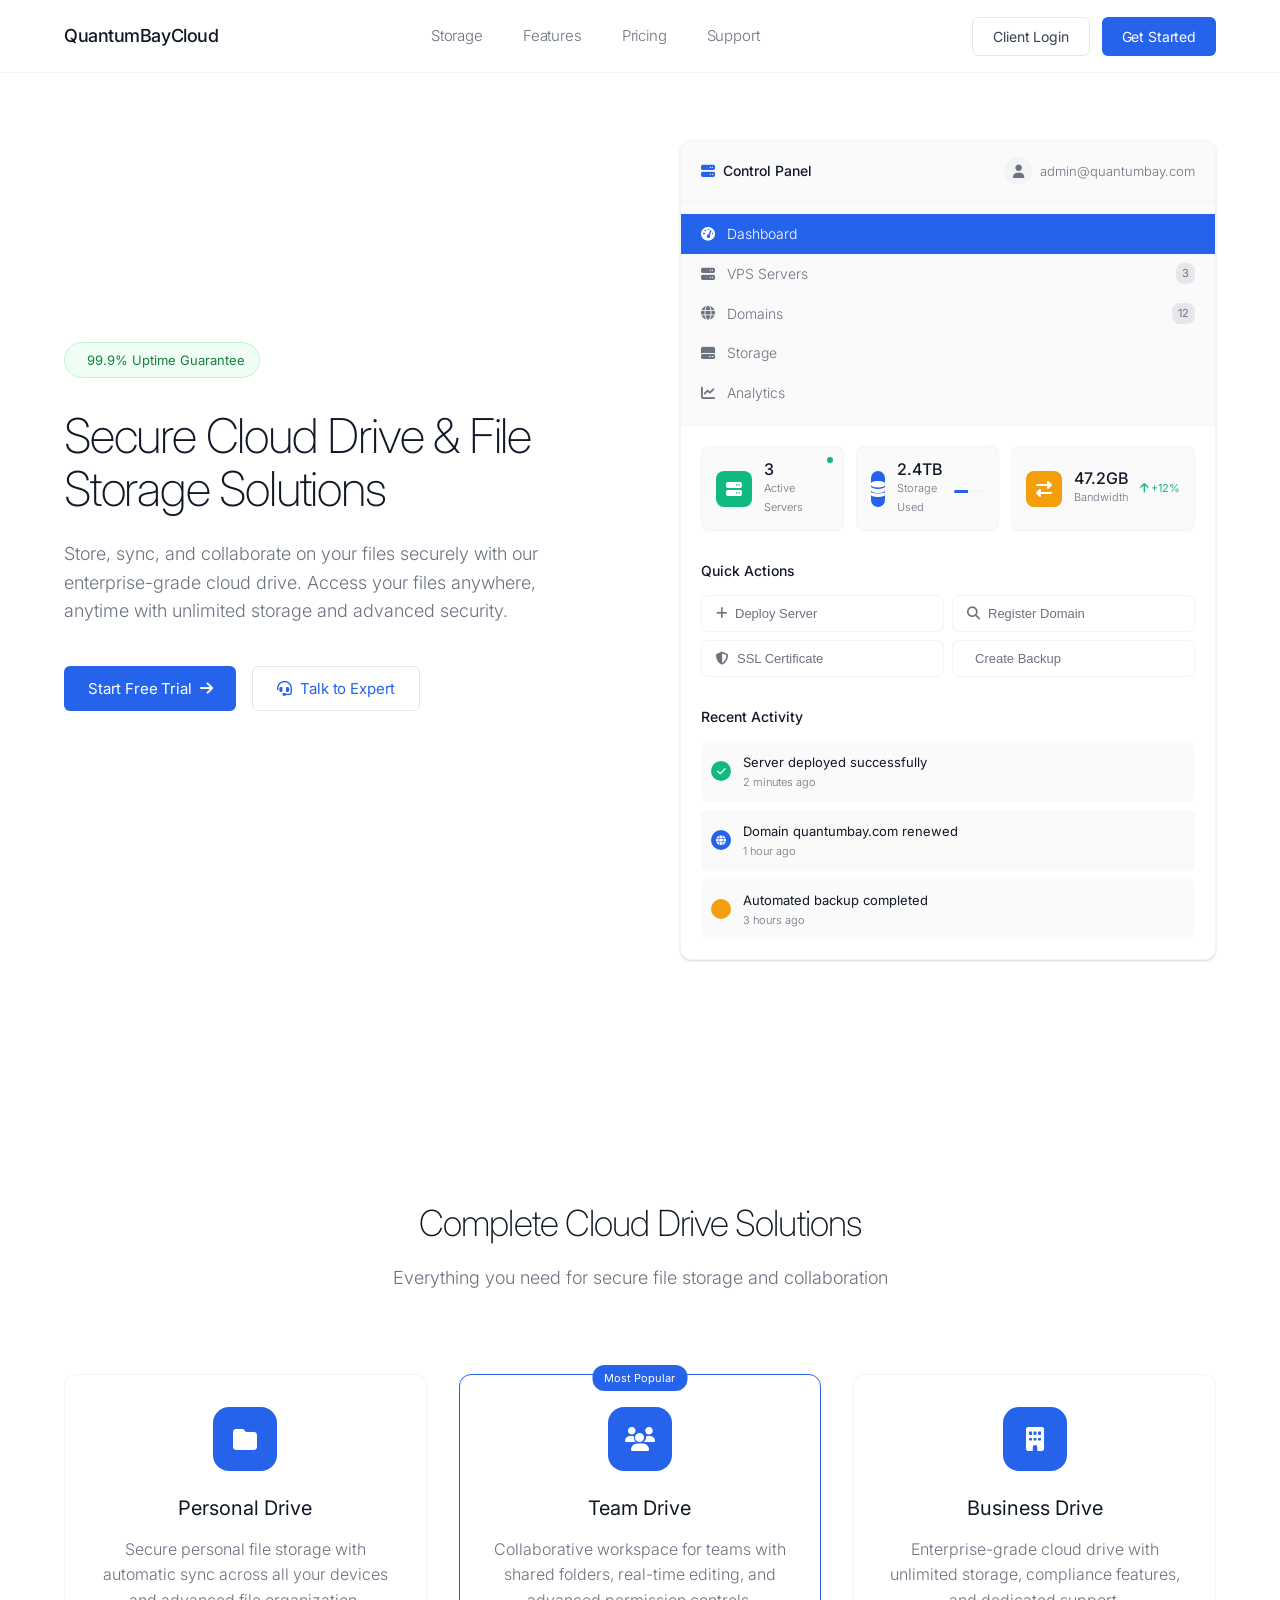
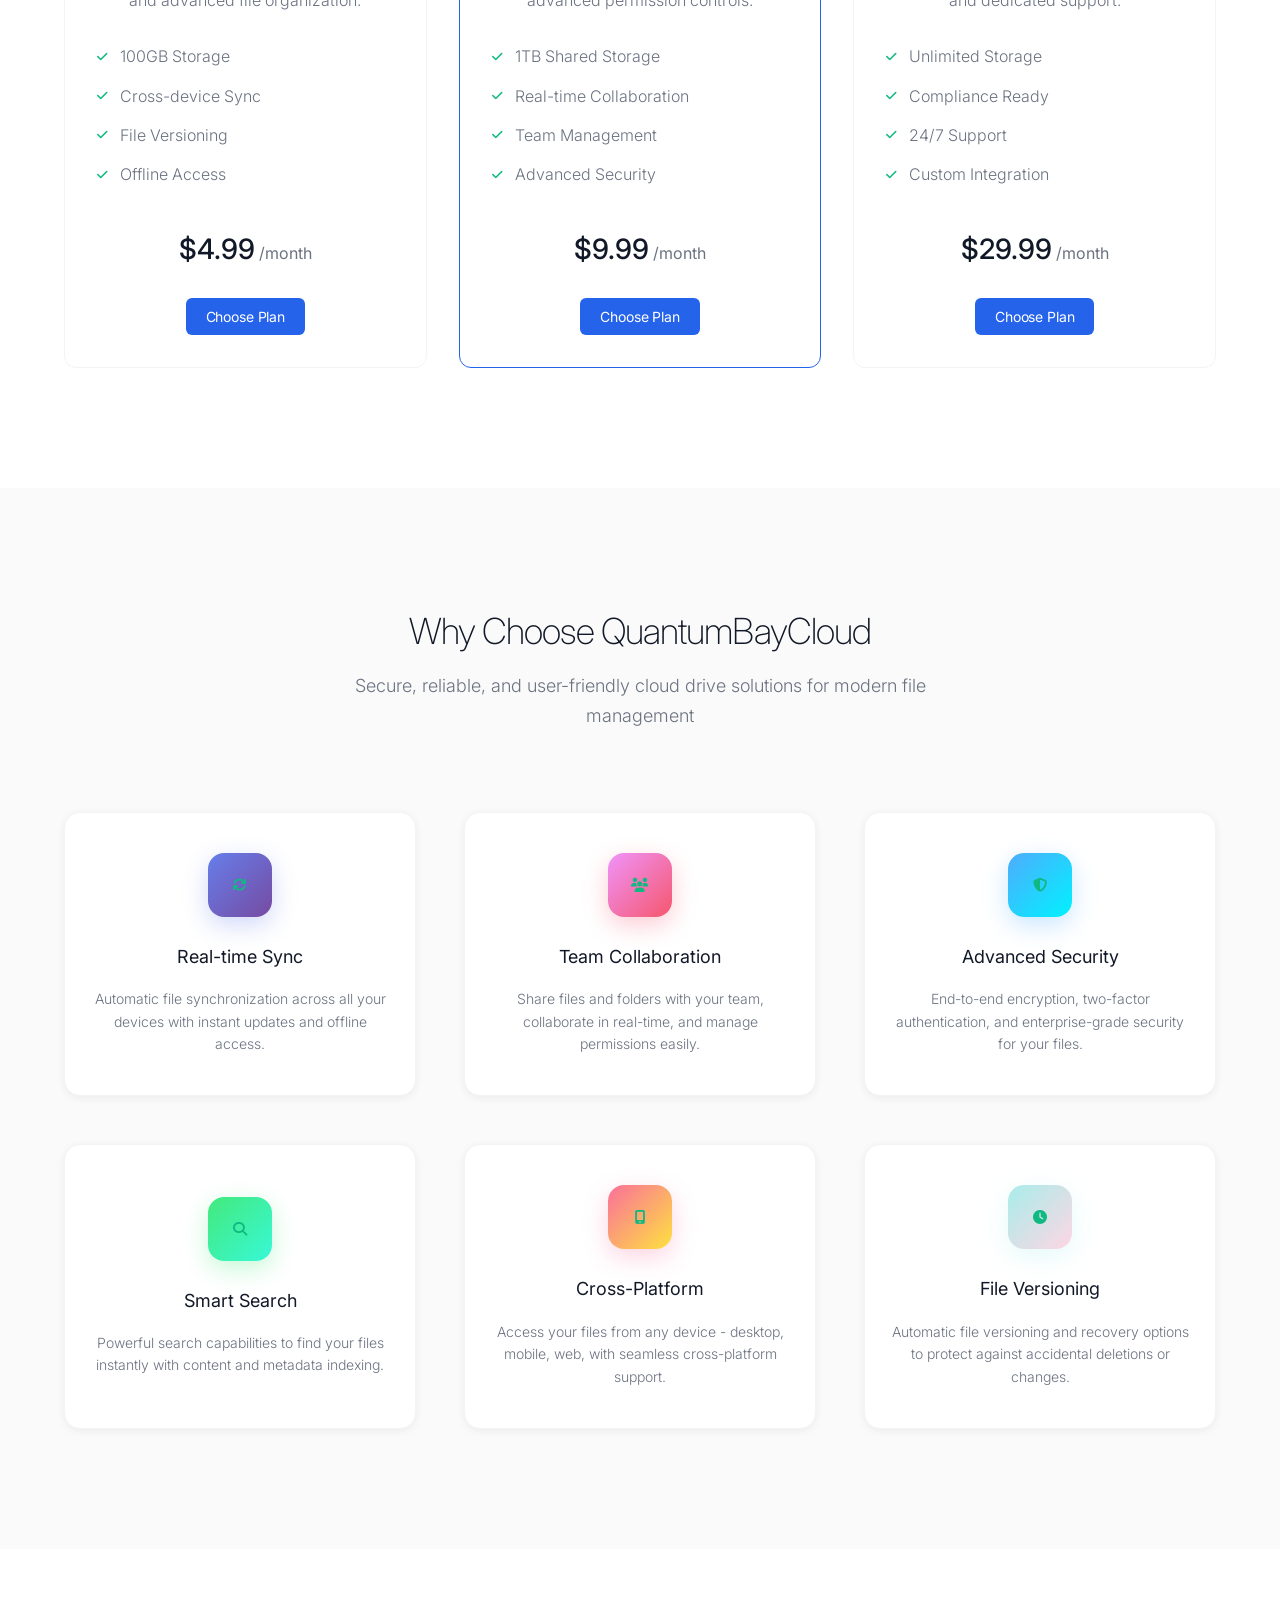
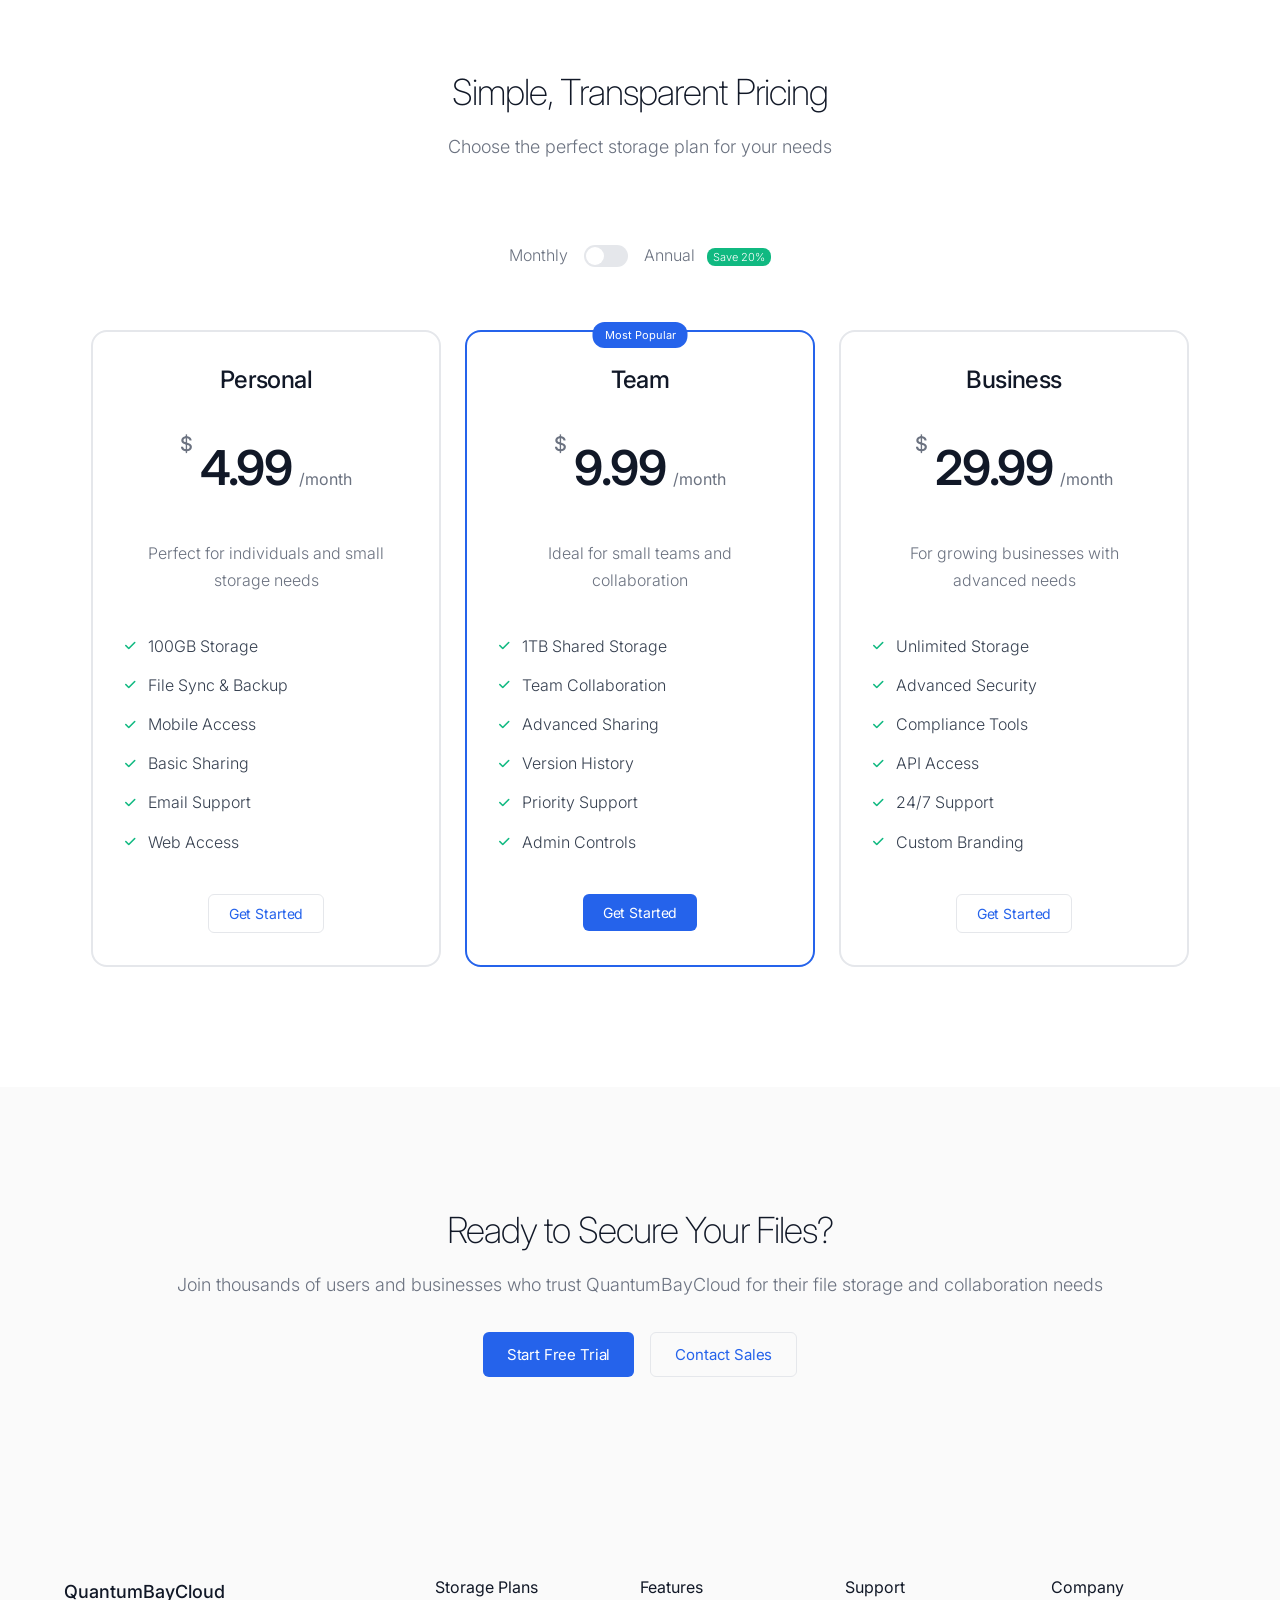
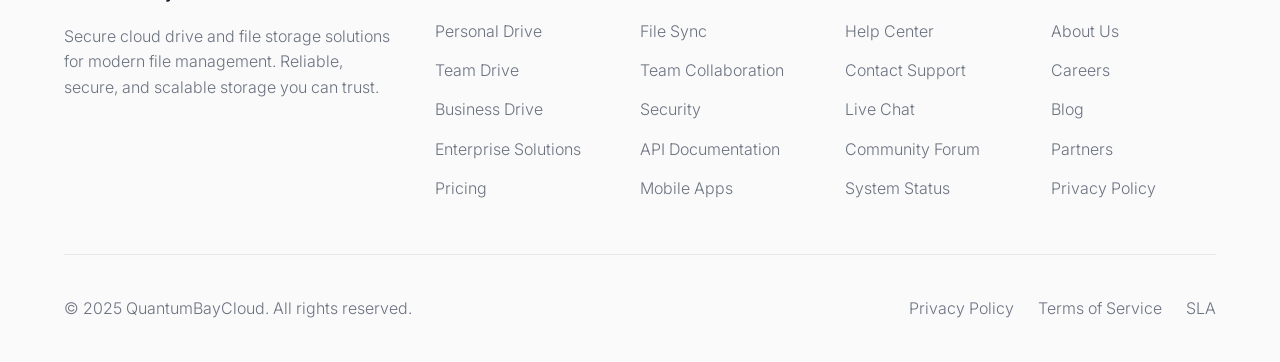
==== public/index.html @ f49227b1 "Feat(App UI): UI Init made" ====
<!DOCTYPE html>
<html lang="en">
<head>
    <meta charset="UTF-8">
    <meta name="viewport" content="width=device-width, initial-scale=1.0">
    <title>QuantumBayCloud - Secure Cloud Drive & File Storage</title>
    <meta name="description" content="Secure cloud drive and file storage solutions. Store, sync, and collaborate on your files with enterprise-grade security and unlimited access.">
    <link rel="preconnect" href="https://fonts.googleapis.com">
    <link rel="preconnect" href="https://fonts.gstatic.com" crossorigin>
    <link href="https://fonts.googleapis.com/css2?family=Inter:wght@100;200;300;400;500;600;700&display=swap" rel="stylesheet">
    <link href="https://cdnjs.cloudflare.com/ajax/libs/font-awesome/6.4.0/css/all.min.css" rel="stylesheet">
    <link rel="stylesheet" href="style.css">
</head>
<body>
    <!-- Navigation -->
    <nav class="navbar">
        <div class="nav-container">
            <div class="nav-logo">
                <span>QuantumBayCloud</span>
            </div>
            <div class="nav-menu">
                <a href="#storage" class="nav-link">Storage</a>
                <a href="#features" class="nav-link">Features</a>
                <a href="#pricing" class="nav-link">Pricing</a>
                <a href="#support" class="nav-link">Support</a>
            </div>
            <div class="nav-buttons">
                <button class="btn-secondary">Client Login</button>
                <button class="btn-primary">Get Started</button>
            </div>
            <div class="hamburger">
                <span></span>
                <span></span>
                <span></span>
            </div>
        </div>
    </nav>

    <!-- Hero Section -->
    <section class="hero">
        <div class="container">
            <div class="hero-content">
                <div class="hero-badge">
                    <i class="fas fa-lightning-bolt"></i>
                    <span>99.9% Uptime Guarantee</span>
                </div>
                <h1 class="hero-title">Secure Cloud Drive & File Storage Solutions</h1>
                <p class="hero-subtitle">Store, sync, and collaborate on your files securely with our enterprise-grade cloud drive. Access your files anywhere, anytime with unlimited storage and advanced security.</p>
                <div class="hero-buttons">
                    <button class="btn-primary large">
                        <span>Start Free Trial</span>
                        <i class="fas fa-arrow-right"></i>
                    </button>
                    <button class="btn-outline large">
                        <i class="fas fa-headset"></i>
                        <span>Talk to Expert</span>
                    </button>
                </div>
            </div>
            <div class="hero-visual">
                <div class="control-panel">
                    <!-- Same control panel structure as before -->
                    <div class="panel-header">
                        <div class="panel-logo">
                            <i class="fas fa-server"></i>
                            <span>Control Panel</span>
                        </div>
                        <div class="panel-user">
                            <div class="user-avatar">
                                <i class="fas fa-user"></i>
                            </div>
                            <span>admin@quantumbay.com</span>
                        </div>
                    </div>
                    
                    <div class="panel-nav">
                        <div class="nav-item active">
                            <i class="fas fa-tachometer-alt"></i>
                            <span>Dashboard</span>
                        </div>
                        <div class="nav-item">
                            <i class="fas fa-server"></i>
                            <span>VPS Servers</span>
                            <span class="badge">3</span>
                        </div>
                        <div class="nav-item">
                            <i class="fas fa-globe"></i>
                            <span>Domains</span>
                            <span class="badge">12</span>
                        </div>
                        <div class="nav-item">
                            <i class="fas fa-hdd"></i>
                            <span>Storage</span>
                        </div>
                        <div class="nav-item">
                            <i class="fas fa-chart-line"></i>
                            <span>Analytics</span>
                        </div>
                    </div>

                    <div class="panel-content">
                        <!-- Server Stats -->
                        <div class="stats-row">
                            <div class="stat-card">
                                <div class="stat-icon green">
                                    <i class="fas fa-server"></i>
                                </div>
                                <div class="stat-info">
                                    <div class="stat-number">3</div>
                                    <div class="stat-label">Active Servers</div>
                                </div>
                                <div class="stat-status online"></div>
                            </div>
                            <div class="stat-card">
                                <div class="stat-icon blue">
                                    <i class="fas fa-database"></i>
                                </div>
                                <div class="stat-info">
                                    <div class="stat-number">2.4TB</div>
                                    <div class="stat-label">Storage Used</div>
                                </div>
                                <div class="stat-progress">
                                    <div class="progress-bar" style="width: 48%;"></div>
                                </div>
                            </div>
                            <div class="stat-card">
                                <div class="stat-icon orange">
                                    <i class="fas fa-exchange-alt"></i>
                                </div>
                                <div class="stat-info">
                                    <div class="stat-number">47.2GB</div>
                                    <div class="stat-label">Bandwidth</div>
                                </div>
                                <div class="stat-trend up">
                                    <i class="fas fa-arrow-up"></i>
                                    <span>+12%</span>
                                </div>
                            </div>
                        </div>

                        <!-- Quick Actions -->
                        <div class="quick-actions">
                            <div class="section-title">Quick Actions</div>
                            <div class="action-grid">
                                <button class="action-btn">
                                    <i class="fas fa-plus"></i>
                                    <span>Deploy Server</span>
                                </button>
                                <button class="action-btn">
                                    <i class="fas fa-search"></i>
                                    <span>Register Domain</span>
                                </button>
                                <button class="action-btn">
                                    <i class="fas fa-shield-alt"></i>
                                    <span>SSL Certificate</span>
                                </button>
                                <button class="action-btn">
                                    <i class="fas fa-backup"></i>
                                    <span>Create Backup</span>
                                </button>
                            </div>
                        </div>

                        <!-- Recent Activity -->
                        <div class="recent-activity">
                            <div class="section-title">Recent Activity</div>
                            <div class="activity-list">
                                <div class="activity-item">
                                    <div class="activity-icon success">
                                        <i class="fas fa-check"></i>
                                    </div>
                                    <div class="activity-content">
                                        <div class="activity-text">Server deployed successfully</div>
                                        <div class="activity-time">2 minutes ago</div>
                                    </div>
                                </div>
                                <div class="activity-item">
                                    <div class="activity-icon info">
                                        <i class="fas fa-globe"></i>
                                    </div>
                                    <div class="activity-content">
                                        <div class="activity-text">Domain quantumbay.com renewed</div>
                                        <div class="activity-time">1 hour ago</div>
                                    </div>
                                </div>
                                <div class="activity-item">
                                    <div class="activity-icon warning">
                                        <i class="fas fa-backup"></i>
                                    </div>
                                    <div class="activity-content">
                                        <div class="activity-text">Automated backup completed</div>
                                        <div class="activity-time">3 hours ago</div>
                                    </div>
                                </div>
                            </div>
                        </div>
                    </div>
                </div>
            </div>
        </div>
    </section>

    <!-- Services Section -->
    <section class="services" id="storage">
        <div class="container">
            <div class="section-header">
                <h2>Complete Cloud Drive Solutions</h2>
                <p>Everything you need for secure file storage and collaboration</p>
            </div>
            
            <div class="services-grid">
                <div class="service-card">
                    <div class="service-icon">
                        <i class="fas fa-folder"></i>
                    </div>
                    <h3>Personal Drive</h3>
                    <p>Secure personal file storage with automatic sync across all your devices and advanced file organization.</p>
                    <ul class="service-features">
                        <li><i class="fas fa-check"></i> 100GB Storage</li>
                        <li><i class="fas fa-check"></i> Cross-device Sync</li>
                        <li><i class="fas fa-check"></i> File Versioning</li>
                        <li><i class="fas fa-check"></i> Offline Access</li>
                    </ul>
                    <div class="service-price">
                        <span class="price">$4.99</span>
                        <span class="period">/month</span>
                    </div>
                    <button class="btn-primary">Choose Plan</button>
                </div>

                <div class="service-card featured">
                    <div class="featured-badge">Most Popular</div>
                    <div class="service-icon">
                        <i class="fas fa-users"></i>
                    </div>
                    <h3>Team Drive</h3>
                    <p>Collaborative workspace for teams with shared folders, real-time editing, and advanced permission controls.</p>
                    <ul class="service-features">
                        <li><i class="fas fa-check"></i> 1TB Shared Storage</li>
                        <li><i class="fas fa-check"></i> Real-time Collaboration</li>
                        <li><i class="fas fa-check"></i> Team Management</li>
                        <li><i class="fas fa-check"></i> Advanced Security</li>
                    </ul>
                    <div class="service-price">
                        <span class="price">$9.99</span>
                        <span class="period">/month</span>
                    </div>
                    <button class="btn-primary">Choose Plan</button>
                </div>

                <div class="service-card">
                    <div class="service-icon">
                        <i class="fas fa-building"></i>
                    </div>
                    <h3>Business Drive</h3>
                    <p>Enterprise-grade cloud drive with unlimited storage, compliance features, and dedicated support.</p>
                    <ul class="service-features">
                        <li><i class="fas fa-check"></i> Unlimited Storage</li>
                        <li><i class="fas fa-check"></i> Compliance Ready</li>
                        <li><i class="fas fa-check"></i> 24/7 Support</li>
                        <li><i class="fas fa-check"></i> Custom Integration</li>
                    </ul>
                    <div class="service-price">
                        <span class="price">$29.99</span>
                        <span class="period">/month</span>
                    </div>
                    <button class="btn-primary">Choose Plan</button>
                </div>
            </div>
        </div>
    </section>

    <!-- Features Section -->
    <section class="features" id="features">
        <div class="container">
            <div class="section-header">
                <h2>Why Choose QuantumBayCloud</h2>
                <p>Secure, reliable, and user-friendly cloud drive solutions for modern file management</p>
            </div>

            <div class="features-grid">
                <div class="feature-item">
                    <div class="feature-icon icon-sync">
                        <i class="fas fa-sync"></i>
                    </div>
                    <h4>Real-time Sync</h4>
                    <p>Automatic file synchronization across all your devices with instant updates and offline access.</p>
                </div>
                <div class="feature-item">
                    <div class="feature-icon icon-users">
                        <i class="fas fa-users"></i>
                    </div>
                    <h4>Team Collaboration</h4>
                    <p>Share files and folders with your team, collaborate in real-time, and manage permissions easily.</p>
                </div>
                <div class="feature-item">
                    <div class="feature-icon icon-shield">
                        <i class="fas fa-shield-alt"></i>
                    </div>
                    <h4>Advanced Security</h4>
                    <p>End-to-end encryption, two-factor authentication, and enterprise-grade security for your files.</p>
                </div>
                <div class="feature-item">
                    <div class="feature-icon icon-search">
                        <i class="fas fa-search"></i>
                    </div>
                    <h4>Smart Search</h4>
                    <p>Powerful search capabilities to find your files instantly with content and metadata indexing.</p>
                </div>
                <div class="feature-item">
                    <div class="feature-icon icon-mobile">
                        <i class="fas fa-mobile-alt"></i>
                    </div>
                    <h4>Cross-Platform</h4>
                    <p>Access your files from any device - desktop, mobile, web, with seamless cross-platform support.</p>
                </div>
                <div class="feature-item">
                    <div class="feature-icon icon-clock">
                        <i class="fas fa-clock"></i>
                    </div>
                    <h4>File Versioning</h4>
                    <p>Automatic file versioning and recovery options to protect against accidental deletions or changes.</p>
                </div>
            </div>
        </div>
    </section>

    <!-- Pricing Section -->
    <section class="pricing" id="pricing">
        <div class="container">
            <div class="section-header">
                <h2>Simple, Transparent Pricing</h2>
                <p>Choose the perfect storage plan for your needs</p>
            </div>

            <div class="pricing-toggle">
                <span class="toggle-label">Monthly</span>
                <label class="toggle-switch">
                    <input type="checkbox" id="annualToggle">
                    <span class="slider"></span>
                </label>
                <span class="toggle-label">Annual <span class="discount">Save 20%</span></span>
            </div>

            <div class="pricing-grid">
                <div class="pricing-card">
                    <div class="plan-header">
                        <h3>Personal</h3>
                        <div class="price">
                            <span class="currency">$</span>
                            <span class="amount" data-monthly="4.99" data-annual="3.99">4.99</span>
                            <span class="period">/month</span>
                        </div>
                        <p class="plan-desc">Perfect for individuals and small storage needs</p>
                    </div>
                    <div class="plan-features">
                        <div class="feature"><i class="fas fa-check"></i> 100GB Storage</div>
                        <div class="feature"><i class="fas fa-check"></i> File Sync & Backup</div>
                        <div class="feature"><i class="fas fa-check"></i> Mobile Access</div>
                        <div class="feature"><i class="fas fa-check"></i> Basic Sharing</div>
                        <div class="feature"><i class="fas fa-check"></i> Email Support</div>
                        <div class="feature"><i class="fas fa-check"></i> Web Access</div>
                    </div>
                    <button class="btn-outline">Get Started</button>
                </div>

                <div class="pricing-card popular">
                    <div class="popular-badge">Most Popular</div>
                    <div class="plan-header">
                        <h3>Team</h3>
                        <div class="price">
                            <span class="currency">$</span>
                            <span class="amount" data-monthly="9.99" data-annual="7.99">9.99</span>
                            <span class="period">/month</span>
                        </div>
                        <p class="plan-desc">Ideal for small teams and collaboration</p>
                    </div>
                    <div class="plan-features">
                        <div class="feature"><i class="fas fa-check"></i> 1TB Shared Storage</div>
                        <div class="feature"><i class="fas fa-check"></i> Team Collaboration</div>
                        <div class="feature"><i class="fas fa-check"></i> Advanced Sharing</div>
                        <div class="feature"><i class="fas fa-check"></i> Version History</div>
                        <div class="feature"><i class="fas fa-check"></i> Priority Support</div>
                        <div class="feature"><i class="fas fa-check"></i> Admin Controls</div>
                    </div>
                    <button class="btn-primary">Get Started</button>
                </div>

                <div class="pricing-card">
                    <div class="plan-header">
                        <h3>Business</h3>
                        <div class="price">
                            <span class="currency">$</span>
                            <span class="amount" data-monthly="29.99" data-annual="23.99">29.99</span>
                            <span class="period">/month</span>
                        </div>
                        <p class="plan-desc">For growing businesses with advanced needs</p>
                    </div>
                    <div class="plan-features">
                        <div class="feature"><i class="fas fa-check"></i> Unlimited Storage</div>
                        <div class="feature"><i class="fas fa-check"></i> Advanced Security</div>
                        <div class="feature"><i class="fas fa-check"></i> Compliance Tools</div>
                        <div class="feature"><i class="fas fa-check"></i> API Access</div>
                        <div class="feature"><i class="fas fa-check"></i> 24/7 Support</div>
                        <div class="feature"><i class="fas fa-check"></i> Custom Branding</div>
                    </div>
                    <button class="btn-outline">Get Started</button>
                </div>
            </div>
        </div>
    </section>

    <!-- CTA Section -->
    <section class="cta">
        <div class="container">
            <div class="cta-content">
                <h2>Ready to Secure Your Files?</h2>
                <p>Join thousands of users and businesses who trust QuantumBayCloud for their file storage and collaboration needs</p>
                <div class="cta-buttons">
                    <button class="btn-primary large">Start Free Trial</button>
                    <button class="btn-outline large">Contact Sales</button>
                </div>
            </div>
        </div>
    </section>

    <!-- Footer -->
    <footer class="footer">
        <div class="container">
            <div class="footer-content">
                <div class="footer-brand">
                    <div class="footer-logo">
                        <span>QuantumBayCloud</span>
                    </div>
                    <p>Secure cloud drive and file storage solutions for modern file management. Reliable, secure, and scalable storage you can trust.</p>
                </div>
                <div class="footer-section">
                    <h4>Storage Plans</h4>
                    <a href="#">Personal Drive</a>
                    <a href="#">Team Drive</a>
                    <a href="#">Business Drive</a>
                    <a href="#">Enterprise Solutions</a>
                    <a href="#">Pricing</a>
                </div>
                <div class="footer-section">
                    <h4>Features</h4>
                    <a href="#">File Sync</a>
                    <a href="#">Team Collaboration</a>
                    <a href="#">Security</a>
                    <a href="#">API Documentation</a>
                    <a href="#">Mobile Apps</a>
                </div>
                <div class="footer-section">
                    <h4>Support</h4>
                    <a href="#">Help Center</a>
                    <a href="#">Contact Support</a>
                    <a href="#">Live Chat</a>
                    <a href="#">Community Forum</a>
                    <a href="#">System Status</a>
                </div>
                <div class="footer-section">
                    <h4>Company</h4>
                    <a href="#">About Us</a>
                    <a href="#">Careers</a>
                    <a href="#">Blog</a>
                    <a href="#">Partners</a>
                    <a href="#">Privacy Policy</a>
                </div>
            </div>
            <div class="footer-bottom">
                <div class="footer-legal">
                    <p>&copy; 2025 QuantumBayCloud. All rights reserved.</p>
                    <div class="legal-links">
                        <a href="#">Privacy Policy</a>
                        <a href="#">Terms of Service</a>
                        <a href="#">SLA</a>
                    </div>
                </div>
            </div>
        </div>
    </footer>

    <script src="script.js"></script>
</body>
</html>
---- public/style.css ----
/* Reset and Base Styles */
* {
    margin: 0;
    padding: 0;
    box-sizing: border-box;
}

body {
    font-family: 'Inter', -apple-system, BlinkMacSystemFont, 'Segoe UI', sans-serif;
    font-weight: 300;
    line-height: 1.7;
    color: #374151;
    overflow-x: hidden;
    background: #ffffff;
}

h1, h2, h3, h4, h5, h6 {
    font-family: 'Inter', sans-serif;
    line-height: 1.3;
    color: #111827;
}

h1 { font-weight: 300; }
h2 { font-weight: 300; }
h3 { font-weight: 400; }
h4 { font-weight: 400; }

.container {
    max-width: 1200px;
    margin: 0 auto;
    padding: 0 24px;
}

/* Navigation */
.navbar {
    position: fixed;
    top: 0;
    width: 100%;
    background: rgba(255, 255, 255, 0.95);
    backdrop-filter: blur(20px);
    border-bottom: 1px solid #f3f4f6;
    z-index: 1000;
    transition: all 0.3s ease;
}

.nav-container {
    max-width: 1200px;
    margin: 0 auto;
    padding: 0 24px;
    display: flex;
    align-items: center;
    justify-content: space-between;
    height: 72px;
}

.nav-logo {
    display: flex;
    align-items: center;
    font-family: 'Inter', sans-serif;
    font-size: 18px;
    font-weight: 500;
    color: #111827;
    letter-spacing: -0.025em;
}


.nav-menu {
    display: flex;
    gap: 40px;
}

.nav-link {
    text-decoration: none;
    color: #6b7280;
    font-weight: 300;
    font-size: 15px;
    transition: color 0.3s ease;
    position: relative;
    letter-spacing: -0.01em;
}

.nav-link:hover {
    color: #2563eb;
}

.nav-buttons {
    display: flex;
    gap: 12px;
}

/* Buttons */
.btn-primary, .btn-secondary, .btn-outline {
    padding: 10px 20px;
    border: none;
    border-radius: 6px;
    font-weight: 400;
    cursor: pointer;
    transition: all 0.3s ease;
    text-decoration: none;
    display: inline-flex;
    align-items: center;
    gap: 8px;
    font-size: 14px;
    font-family: 'Inter', sans-serif;
    letter-spacing: -0.01em;
}

.btn-primary {
    background: #2563eb;
    color: white;
}

.btn-primary:hover {
    background: #1d4ed8;
    transform: translateY(-1px);
}

.btn-secondary {
    background: white;
    color: #374151;
    border: 1px solid #e5e7eb;
}

.btn-secondary:hover {
    background: #f9fafb;
    border-color: #d1d5db;
}

.btn-outline {
    background: transparent;
    color: #2563eb;
    border: 1px solid #e5e7eb;
}

.btn-outline:hover {
    background: #f8fafc;
    border-color: #2563eb;
}

.large {
    padding: 12px 24px;
    font-size: 15px;
}

/* Hero Section */
.hero {
    padding: 140px 0 120px;
    background: white;
    min-height: 100vh;
    display: flex;
    align-items: center;
}

.hero .container {
    display: grid;
    grid-template-columns: 1fr 1fr;
    gap: 80px;
    align-items: center;
}

.hero-badge {
    display: inline-flex;
    align-items: center;
    gap: 8px;
    background: #f0fdf4;
    color: #15803d;
    padding: 6px 14px;
    border-radius: 20px;
    font-size: 13px;
    font-weight: 400;
    margin-bottom: 32px;
    border: 1px solid #bbf7d0;
}

.hero-title {
    font-size: 48px;
    font-weight: 200;
    line-height: 1.1;
    margin-bottom: 24px;
    color: #111827;
    letter-spacing: -0.025em;
}

.hero-subtitle {
    font-size: 18px;
    color: #6b7280;
    margin-bottom: 40px;
    line-height: 1.6;
    font-weight: 300;
}

.hero-buttons {
    display: flex;
    gap: 16px;
    margin-bottom: 48px;
}

.hero-features {
    display: flex;
    gap: 32px;
    flex-wrap: wrap;
}

.feature-item {
    display: flex;
    align-items: center;
    gap: 8px;
    color: #6b7280;
    font-size: 14px;
    font-weight: 300;
}

.feature-item i {
    color: #10b981;
    font-size: 14px;
}

/* Control Panel Design */
.control-panel {
    background: white;
    border-radius: 12px;
    box-shadow: 0 1px 3px rgba(0, 0, 0, 0.1), 0 1px 2px rgba(0, 0, 0, 0.06);
    overflow: hidden;
    border: 1px solid #f3f4f6;
    width: 100%;
    max-width: 580px;
    margin-left: auto;
}

.panel-header {
    background: #fafafa;
    padding: 16px 20px;
    border-bottom: 1px solid #f3f4f6;
    display: flex;
    justify-content: space-between;
    align-items: center;
}

.panel-logo {
    display: flex;
    align-items: center;
    gap: 8px;
    font-weight: 500;
    color: #111827;
    font-size: 14px;
}

.panel-logo i {
    color: #2563eb;
}

.panel-user {
    display: flex;
    align-items: center;
    gap: 8px;
    font-size: 13px;
    color: #6b7280;
    font-weight: 300;
}

.user-avatar {
    width: 28px;
    height: 28px;
    background: #f3f4f6;
    border-radius: 50%;
    display: flex;
    align-items: center;
    justify-content: center;
    color: #6b7280;
}

.panel-nav {
    background: #fafafa;
    padding: 12px 0;
    border-bottom: 1px solid #f3f4f6;
}

.nav-item {
    display: flex;
    align-items: center;
    gap: 12px;
    padding: 8px 20px;
    color: #6b7280;
    cursor: pointer;
    transition: all 0.2s ease;
    position: relative;
    font-size: 14px;
    font-weight: 300;
}

.nav-item:hover {
    background: #f3f4f6;
    color: #111827;
}

.nav-item.active {
    background: #2563eb;
    color: white;
}

.nav-item .badge {
    margin-left: auto;
    background: #e5e7eb;
    color: #6b7280;
    padding: 1px 6px;
    border-radius: 8px;
    font-size: 11px;
    font-weight: 400;
}

.nav-item.active .badge {
    background: rgba(255, 255, 255, 0.2);
    color: white;
}

.panel-content {
    padding: 20px;
    background: white;
}

.stats-row {
    display: grid;
    grid-template-columns: repeat(3, 1fr);
    gap: 12px;
    margin-bottom: 28px;
}

.stat-card {
    background: #fafafa;
    border: 1px solid #f3f4f6;
    border-radius: 8px;
    padding: 14px;
    display: flex;
    align-items: center;
    gap: 12px;
    position: relative;
}

.stat-icon {
    width: 36px;
    height: 36px;
    border-radius: 8px;
    display: flex;
    align-items: center;
    justify-content: center;
    color: white;
    font-size: 16px;
}

.stat-icon.green {
    background: #10b981;
}

.stat-icon.blue {
    background: #2563eb;
}

.stat-icon.orange {
    background: #f59e0b;
}

.stat-info {
    flex: 1;
}

.stat-number {
    font-size: 16px;
    font-weight: 500;
    color: #111827;
    line-height: 1;
}

.stat-label {
    font-size: 11px;
    color: #6b7280;
    margin-top: 2px;
    font-weight: 300;
}

.stat-status {
    width: 6px;
    height: 6px;
    border-radius: 50%;
    position: absolute;
    top: 10px;
    right: 10px;
}

.stat-status.online {
    background: #10b981;
}

.stat-progress {
    width: 100%;
    height: 3px;
    background: #f3f4f6;
    border-radius: 2px;
    overflow: hidden;
    margin-top: 6px;
}

.progress-bar {
    height: 100%;
    background: #2563eb;
    transition: width 0.3s ease;
}

.stat-trend {
    display: flex;
    align-items: center;
    gap: 3px;
    font-size: 11px;
    font-weight: 400;
}

.stat-trend.up {
    color: #10b981;
}

.section-title {
    font-size: 14px;
    font-weight: 500;
    color: #111827;
    margin-bottom: 12px;
}

.quick-actions {
    margin-bottom: 28px;
}

.action-grid {
    display: grid;
    grid-template-columns: repeat(2, 1fr);
    gap: 8px;
}

.action-btn {
    padding: 10px 14px;
    background: white;
    border: 1px solid #f3f4f6;
    border-radius: 6px;
    cursor: pointer;
    transition: all 0.3s ease;
    display: flex;
    align-items: center;
    gap: 8px;
    color: #6b7280;
    font-weight: 300;
    font-size: 13px;
}

.action-btn:hover {
    background: #fafafa;
    border-color: #2563eb;
    color: #2563eb;
}

.activity-list {
    display: flex;
    flex-direction: column;
    gap: 8px;
}

.activity-item {
    display: flex;
    align-items: center;
    gap: 12px;
    padding: 10px;
    background: #fafafa;
    border-radius: 6px;
}

.activity-icon {
    width: 20px;
    height: 20px;
    border-radius: 50%;
    display: flex;
    align-items: center;
    justify-content: center;
    color: white;
    font-size: 10px;
}

.activity-icon.success {
    background: #10b981;
}

.activity-icon.info {
    background: #2563eb;
}

.activity-icon.warning {
    background: #f59e0b;
}

.activity-content {
    flex: 1;
}

.activity-text {
    font-size: 13px;
    color: #111827;
    font-weight: 400;
}

.activity-time {
    font-size: 11px;
    color: #6b7280;
    font-weight: 300;
}

/* Services Section */
.services {
    padding: 120px 0;
    background: white;
}

.section-header {
    text-align: center;
    margin-bottom: 80px;
}

.section-header h2 {
    font-size: 36px;
    font-weight: 200;
    margin-bottom: 16px;
    color: #111827;
    letter-spacing: -0.025em;
}

.section-header p {
    font-size: 18px;
    color: #6b7280;
    max-width: 600px;
    margin: 0 auto;
    font-weight: 300;
}

.services-grid {
    display: grid;
    grid-template-columns: repeat(auto-fit, minmax(350px, 1fr));
    gap: 32px;
}

.service-card {
    background: white;
    border: 1px solid #f3f4f6;
    border-radius: 12px;
    padding: 32px;
    text-align: center;
    transition: all 0.3s ease;
    position: relative;
}

.service-card:hover {
    transform: translateY(-4px);
    box-shadow: 0 10px 25px rgba(0, 0, 0, 0.1);
    border-color: #e5e7eb;
}

.service-card.featured {
    border-color: #2563eb;
    transform: scale(1.02);
}

.featured-badge {
    position: absolute;
    top: -10px;
    left: 50%;
    transform: translateX(-50%);
    background: #2563eb;
    color: white;
    padding: 4px 12px;
    border-radius: 12px;
    font-size: 11px;
    font-weight: 400;
}

.service-icon {
    width: 64px;
    height: 64px;
    background: #2563eb;
    border-radius: 16px;
    display: flex;
    align-items: center;
    justify-content: center;
    margin: 0 auto 24px;
    color: white;
    font-size: 24px;
}

.service-card h3 {
    font-size: 20px;
    font-weight: 400;
    margin-bottom: 16px;
    color: #111827;
}

.service-card p {
    color: #6b7280;
    margin-bottom: 24px;
    line-height: 1.6;
    font-weight: 300;
}

.service-features {
    list-style: none;
    margin-bottom: 32px;
    text-align: left;
}

.service-features li {
    display: flex;
    align-items: center;
    gap: 12px;
    padding: 6px 0;
    color: #6b7280;
    font-weight: 300;
}

.service-features i {
    color: #10b981;
    font-size: 12px;
}

.service-price {
    margin-bottom: 24px;
}

.price {
    font-size: 28px;
    font-weight: 500;
    color: #111827;
}

.period {
    color: #6b7280;
    font-size: 14px;
    font-weight: 300;
}

/* Features Section */
.features {
    padding: 120px 0;
    background: #fafafa;
}

.features-grid {
    display: grid;
    grid-template-columns: repeat(auto-fit, minmax(320px, 1fr));
    gap: 48px;
    max-width: 1200px;
    margin: 0 auto;
}

.feature-item {
    text-align: center;
    padding: 40px 24px;
    background: white;
    border-radius: 16px;
    box-shadow: 0 2px 8px rgba(0, 0, 0, 0.06);
    border: 1px solid #f3f4f6;
    transition: all 0.3s ease;
    display: flex;
    flex-direction: column;
    justify-content: center;
    min-height: 280px;
}

.feature-item:hover {
    transform: translateY(-4px);
    box-shadow: 0 8px 24px rgba(0, 0, 0, 0.12);
}

.feature-icon {
    width: 64px;
    height: 64px;
    background: linear-gradient(135deg, #667eea 0%, #764ba2 100%);
    border-radius: 16px;
    display: flex;
    align-items: center;
    justify-content: center;
    margin: 0 auto 20px;
    color: white;
    font-size: 24px;
    box-shadow: 0 8px 24px rgba(102, 126, 234, 0.3);
    transition: all 0.3s ease;
}

.feature-icon:hover {
    transform: translateY(-2px);
}

.icon-sync {
    background: linear-gradient(135deg, #667eea 0%, #764ba2 100%);
    box-shadow: 0 8px 24px rgba(102, 126, 234, 0.3);
}

.icon-sync:hover {
    box-shadow: 0 12px 32px rgba(102, 126, 234, 0.4);
}

.icon-users {
    background: linear-gradient(135deg, #f093fb 0%, #f5576c 100%);
    box-shadow: 0 8px 24px rgba(245, 87, 108, 0.3);
}

.icon-users:hover {
    box-shadow: 0 12px 32px rgba(245, 87, 108, 0.4);
}

.icon-shield {
    background: linear-gradient(135deg, #4facfe 0%, #00f2fe 100%);
    box-shadow: 0 8px 24px rgba(79, 172, 254, 0.3);
}

.icon-shield:hover {
    box-shadow: 0 12px 32px rgba(79, 172, 254, 0.4);
}

.icon-search {
    background: linear-gradient(135deg, #43e97b 0%, #38f9d7 100%);
    box-shadow: 0 8px 24px rgba(67, 233, 123, 0.3);
}

.icon-search:hover {
    box-shadow: 0 12px 32px rgba(67, 233, 123, 0.4);
}

.icon-mobile {
    background: linear-gradient(135deg, #fa709a 0%, #fee140 100%);
    box-shadow: 0 8px 24px rgba(250, 112, 154, 0.3);
}

.icon-mobile:hover {
    box-shadow: 0 12px 32px rgba(250, 112, 154, 0.4);
}

.icon-clock {
    background: linear-gradient(135deg, #a8edea 0%, #fed6e3 100%);
    box-shadow: 0 8px 24px rgba(168, 237, 234, 0.3);
}

.icon-clock:hover {
    box-shadow: 0 12px 32px rgba(168, 237, 234, 0.4);
}

.feature-item h4 {
    font-size: 18px;
    font-weight: 400;
    margin-bottom: 12px;
    color: #111827;
}

.feature-item p {
    color: #6b7280;
    line-height: 1.6;
    font-weight: 300;
}

/* Pricing Section */
.pricing {
    padding: 120px 0;
    background: white;
}

.pricing-toggle {
    display: flex;
    align-items: center;
    justify-content: center;
    gap: 16px;
    margin-bottom: 60px;
}

.toggle-label {
    font-weight: 300;
    color: #6b7280;
}

.discount {
    background: #10b981;
    color: white;
    padding: 2px 6px;
    border-radius: 8px;
    font-size: 11px;
    margin-left: 8px;
}

.toggle-switch {
    position: relative;
    display: inline-block;
    width: 44px;
    height: 22px;
}

.toggle-switch input {
    opacity: 0;
    width: 0;
    height: 0;
}

.slider {
    position: absolute;
    cursor: pointer;
    top: 0;
    left: 0;
    right: 0;
    bottom: 0;
    background-color: #e5e7eb;
    transition: .4s;
    border-radius: 22px;
}

.slider:before {
    position: absolute;
    content: "";
    height: 18px;
    width: 18px;
    left: 2px;
    bottom: 2px;
    background-color: white;
    transition: .4s;
    border-radius: 50%;
}

input:checked + .slider {
    background-color: #2563eb;
}

input:checked + .slider:before {
    transform: translateX(22px);
}

.pricing-grid {
    display: flex;
    justify-content: center;
    gap: 24px;
    flex-wrap: wrap;
    max-width: 1200px;
    margin: 0 auto;
}

.pricing-card {
    background: white;
    border: 2px solid #e5e7eb;
    border-radius: 16px;
    padding: 32px;
    text-align: center;
    position: relative;
    transition: all 0.3s ease;
    flex: 1;
    min-width: 300px;
    max-width: 350px;
}

.pricing-card:hover {
    transform: translateY(-4px);
    box-shadow: 0 10px 25px rgba(0, 0, 0, 0.1);
}

.pricing-card.popular {
    border-color: #2563eb;
    transform: scale(1.02);
}

.popular-badge {
    position: absolute;
    top: -10px;
    left: 50%;
    transform: translateX(-50%);
    background: #2563eb;
    color: white;
    padding: 4px 12px;
    border-radius: 12px;
    font-size: 11px;
    font-weight: 400;
}

.plan-header h3 {
    font-size: 24px;
    font-weight: 500;
    margin-bottom: 12px;
    color: #111827;
    letter-spacing: -0.025em;
}

.price {
    margin: 32px 0;
}

.currency {
    font-size: 20px;
    color: #6b7280;
    vertical-align: top;
}

.amount {
    font-size: 48px;
    font-weight: 600;
    color: #111827;
    letter-spacing: -0.025em;
}

.period {
    font-size: 16px;
    color: #6b7280;
    font-weight: 400;
}

.plan-desc {
    color: #6b7280;
    margin-bottom: 32px;
    font-weight: 300;
}

.plan-features {
    margin-bottom: 32px;
}

.feature {
    display: flex;
    align-items: center;
    gap: 12px;
    padding: 6px 0;
    text-align: left;
    font-weight: 300;
}

.feature i {
    color: #10b981;
    font-size: 12px;
}

/* CTA Section */
.cta {
    padding: 120px 0;
    background: #fafafa;
    text-align: center;
}

.cta-content h2 {
    font-size: 36px;
    font-weight: 200;
    margin-bottom: 16px;
    color: #111827;
    letter-spacing: -0.025em;
}

.cta-content p {
    font-size: 18px;
    margin-bottom: 32px;
    color: #6b7280;
    font-weight: 300;
}

.cta-buttons {
    display: flex;
    justify-content: center;
    gap: 16px;
}

/* Footer */
.footer {
    background: #fafafa;
    color: #6b7280;
    padding: 80px 0 40px;
}

.footer-content {
    display: grid;
    grid-template-columns: 2fr 1fr 1fr 1fr 1fr;
    gap: 40px;
    margin-bottom: 40px;
}

.footer-brand .footer-logo {
    display: flex;
    align-items: center;
    font-family: 'Inter', sans-serif;
    font-size: 18px;
    font-weight: 500;
    color: #111827;
    margin-bottom: 16px;
}

.footer-brand p {
    margin-bottom: 24px;
    line-height: 1.6;
    font-weight: 300;
}

.footer-section h4 {
    color: #111827;
    font-weight: 400;
    margin-bottom: 20px;
}

.footer-section a {
    color: #6b7280;
    text-decoration: none;
    display: block;
    margin-bottom: 12px;
    transition: color 0.3s ease;
    font-weight: 300;
}

.footer-section a:hover {
    color: #2563eb;
}

.footer-bottom {
    border-top: 1px solid #e5e7eb;
    padding-top: 40px;
}

.footer-legal {
    display: flex;
    justify-content: space-between;
    align-items: center;
}

.footer-legal p {
    font-weight: 300;
}

.legal-links {
    display: flex;
    gap: 24px;
}

.legal-links a {
    color: #6b7280;
    text-decoration: none;
    transition: color 0.3s ease;
    font-weight: 300;
}

.legal-links a:hover {
    color: #2563eb;
}

/* Responsive Design */
.hamburger {
    display: none;
    flex-direction: column;
    cursor: pointer;
}

.hamburger span {
    width: 24px;
    height: 2px;
    background: #6b7280;
    margin: 2px 0;
    transition: 0.3s;
}

@media (max-width: 1200px) {
    .features-grid {
        grid-template-columns: repeat(auto-fit, minmax(280px, 1fr));
        gap: 32px;
    }

    .services-grid {
        grid-template-columns: repeat(auto-fit, minmax(320px, 1fr));
        gap: 24px;
    }
}

@media (max-width: 1024px) {
    .hero .container {
        grid-template-columns: 1fr;
        text-align: center;
        gap: 60px;
    }

    .hero-title {
        font-size: 40px;
    }

    .control-panel {
        max-width: 500px;
        margin: 0 auto;
    }

    .stats-row {
        grid-template-columns: 1fr;
        gap: 12px;
    }

    .action-grid {
        grid-template-columns: 1fr;
    }

    .service-card.featured {
        transform: none;
    }

    .pricing-card.popular {
        transform: none;
    }

    .pricing-grid {
        gap: 16px;
    }

    .pricing-card {
        min-width: 260px;
        max-width: 320px;
    }

    .features-grid {
        grid-template-columns: repeat(auto-fit, minmax(280px, 1fr));
        gap: 32px;
    }
}

@media (max-width: 768px) {
    .nav-menu {
        display: none;
    }
    
    .hamburger {
        display: flex;
    }
    
    .hero-title {
        font-size: 32px;
    }
    
    .hero-buttons {
        flex-direction: column;
        align-items: center;
    }
    
    .hero-features {
        justify-content: center;
        gap: 16px;
    }
    
    .control-panel {
        max-width: 100%;
    }
    
    .panel-nav {
        padding: 8px 0;
    }
    
    .nav-item {
        padding: 6px 16px;
        font-size: 13px;
    }
    
    .panel-content {
        padding: 16px;
    }
    
    .section-header h2 {
        font-size: 28px;
    }
    
    .services-grid {
        grid-template-columns: 1fr;
    }
    
    .features-grid {
        grid-template-columns: 1fr;
        gap: 32px;
    }
    
    .pricing-grid {
        flex-direction: column;
        align-items: center;
    }

    .pricing-card {
        min-width: 280px;
        max-width: 400px;
    }
    
    .cta-buttons {
        flex-direction: column;
        align-items: center;
    }
    
    .footer-content {
        grid-template-columns: 1fr;
        text-align: center;
    }
    
    .footer-legal {
        flex-direction: column;
        gap: 20px;
    }
    
    .cta-content h2 {
        font-size: 28px;
    }
    
    .container {
        padding: 0 20px;
    }
}

/* Animations */
@keyframes fadeInUp {
    from {
        opacity: 0;
        transform: translateY(20px);
    }
    to {
        opacity: 1;
        transform: translateY(0);
    }
}

.hero-content > *,
.service-card,
.feature-item,
.pricing-card {
    animation: fadeInUp 0.6s ease-out;
}

/* Scrollbar Styling */
::-webkit-scrollbar {
    width: 6px;
}

::-webkit-scrollbar-track {
    background: #f9fafb;
}

::-webkit-scrollbar-thumb {
    background: #d1d5db;
    border-radius: 3px;
}

::-webkit-scrollbar-thumb:hover {
    background: #9ca3af;
}
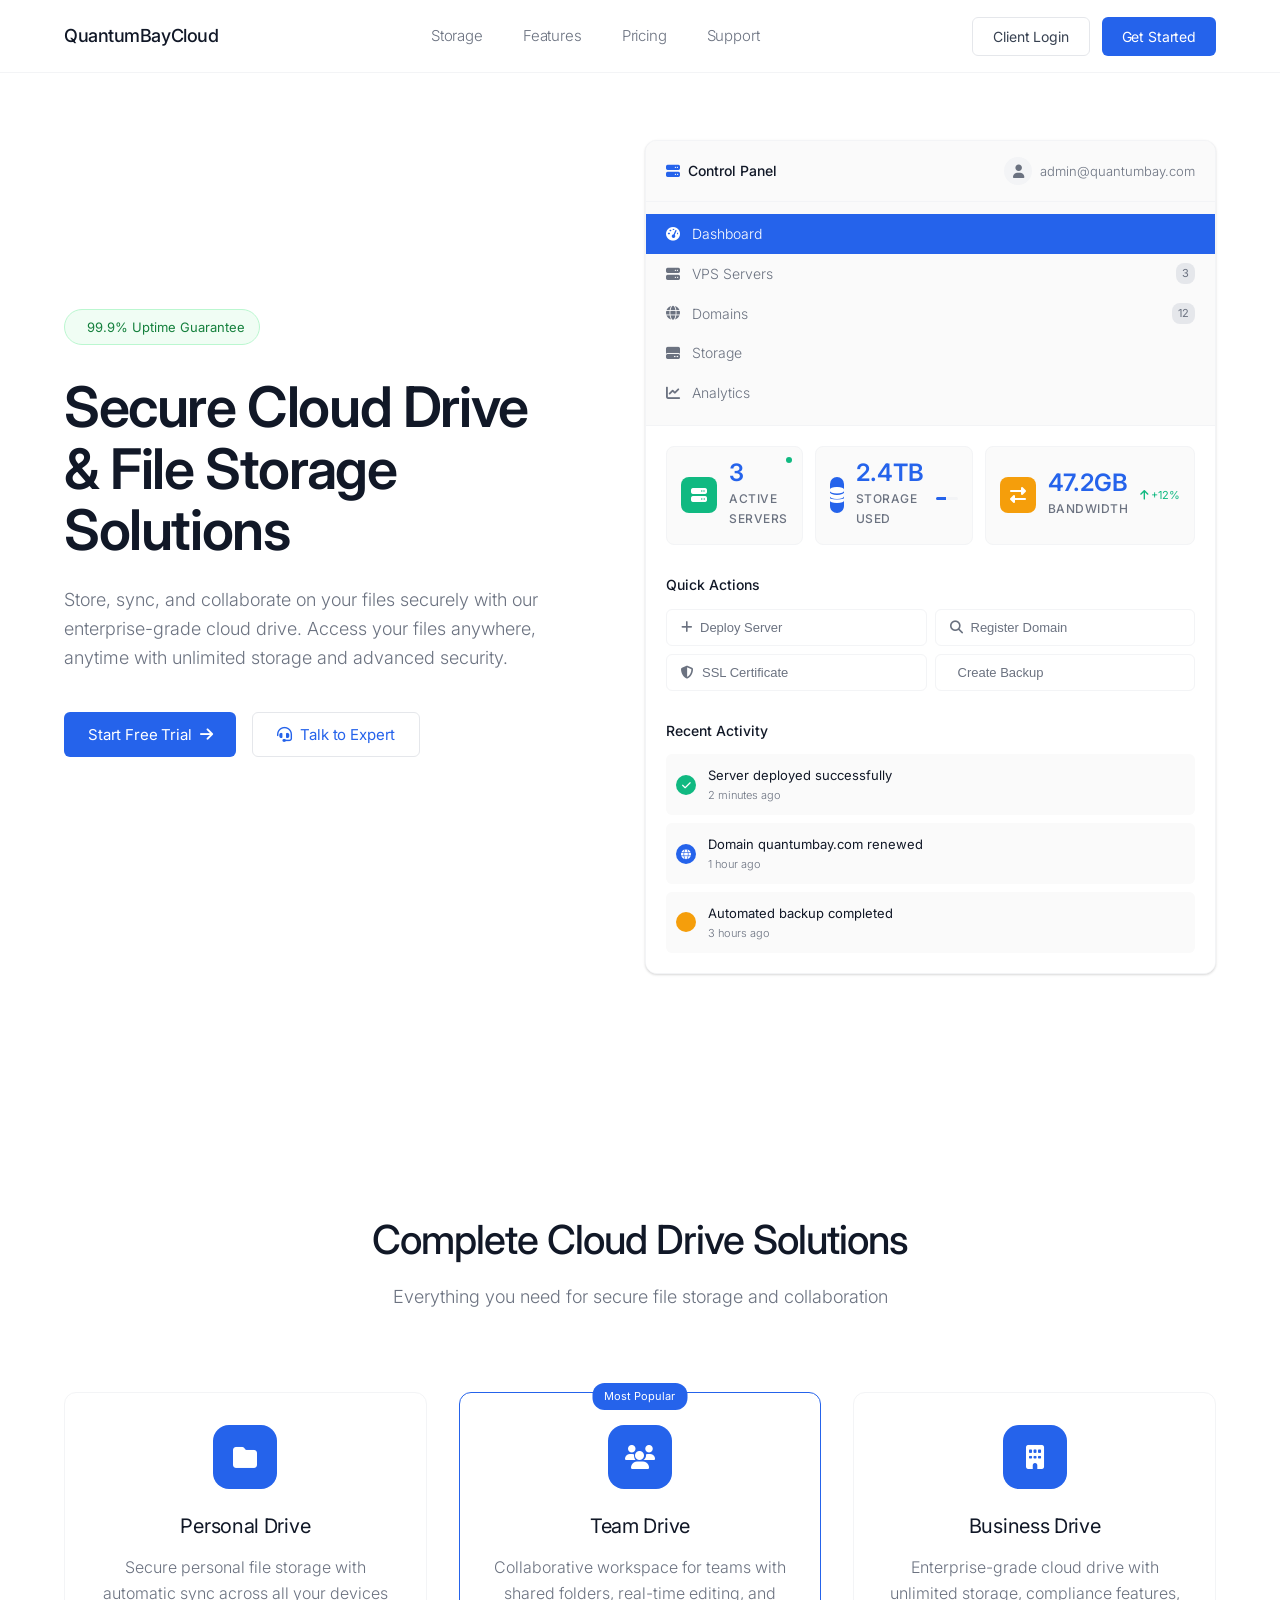
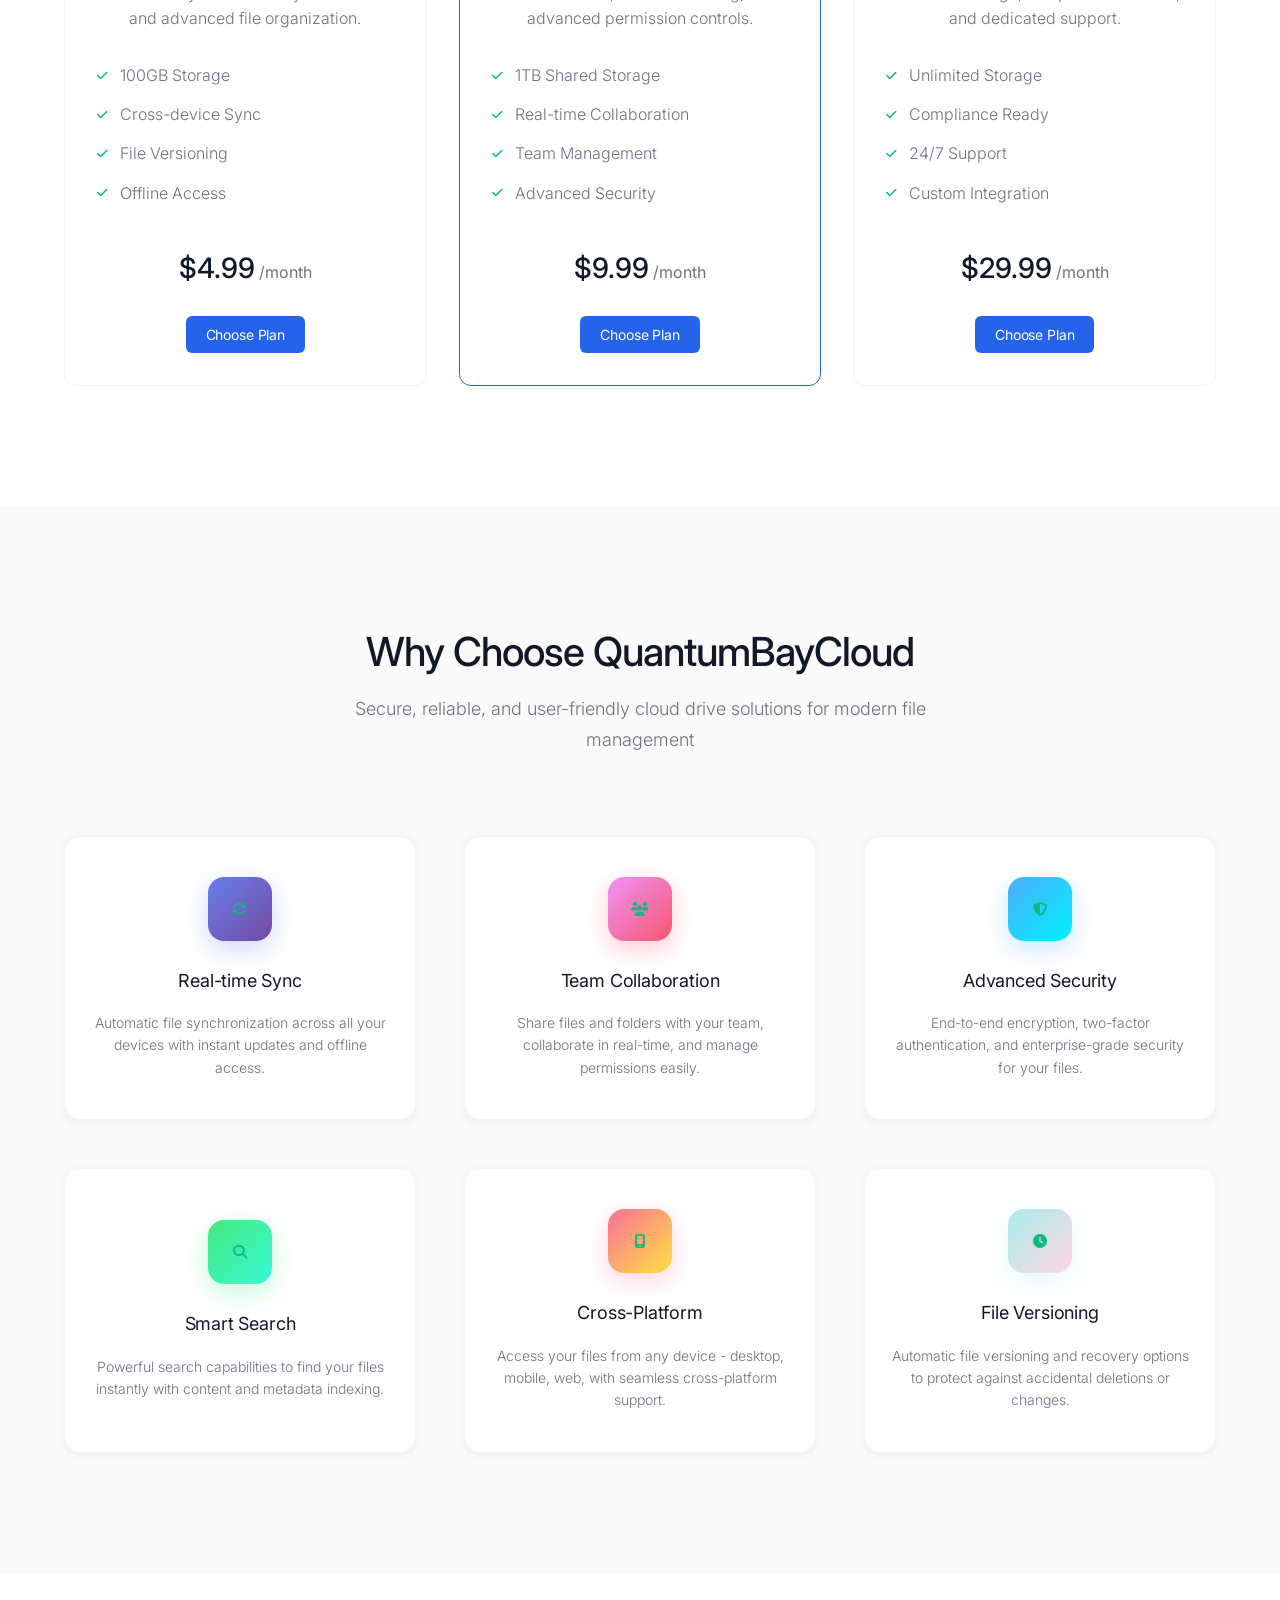
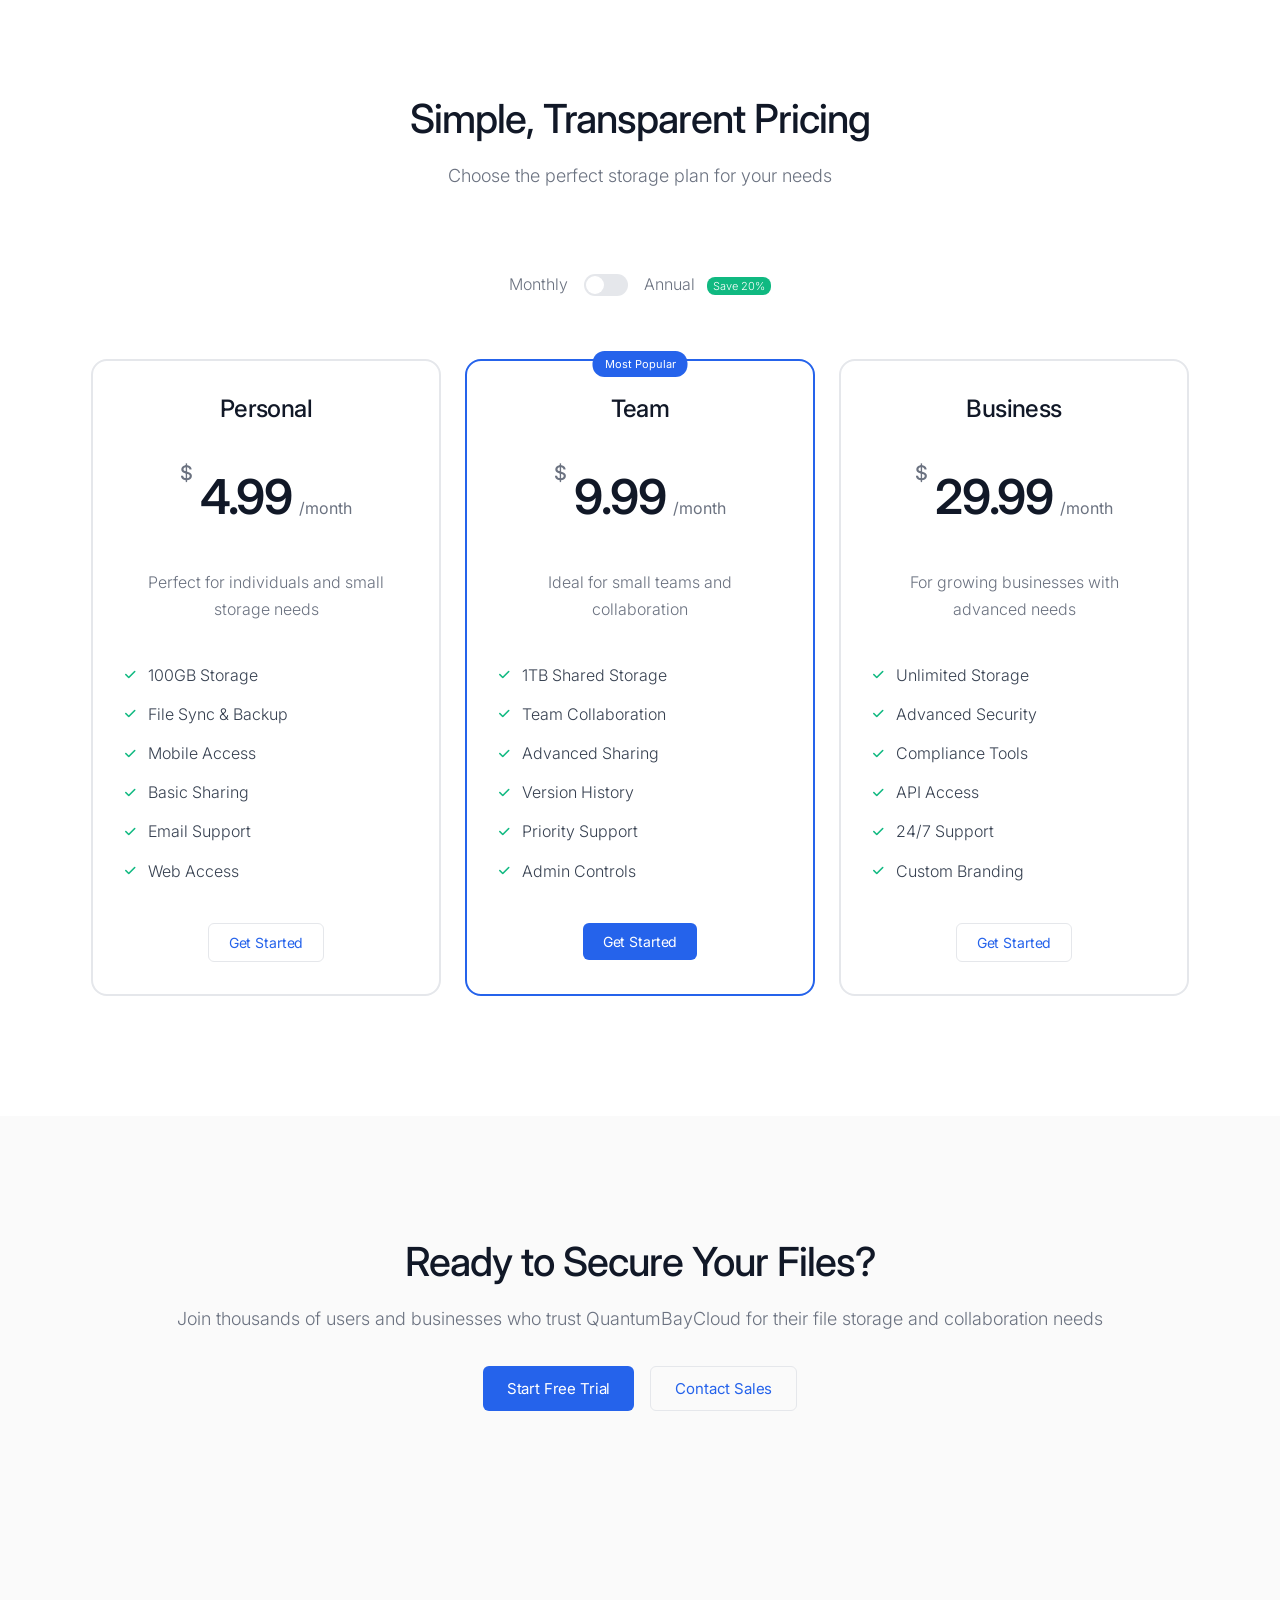
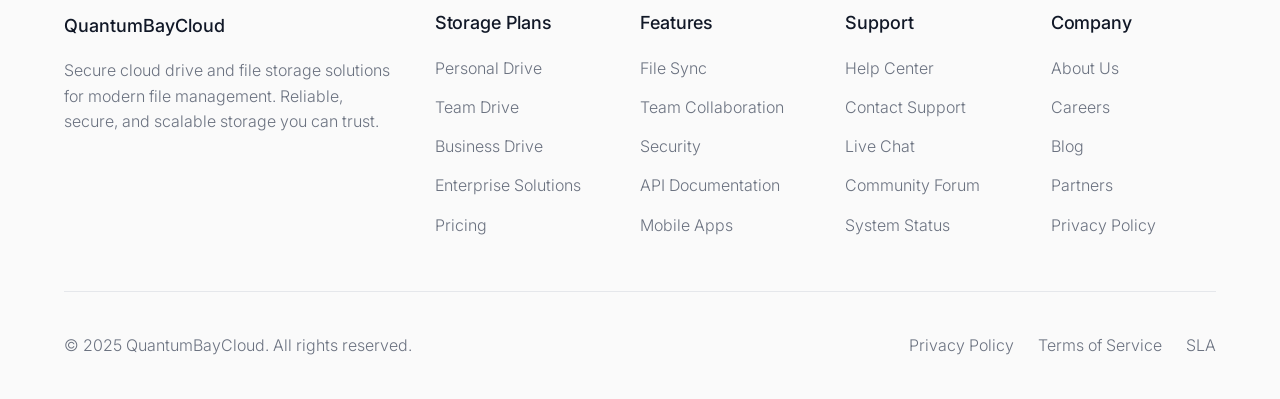
==== commit e80faa83: "Feat(App): Added more pages." ====
--- a/public/index.html
+++ b/public/index.html
@@ -20,9 +20,9 @@
             </div>
             <div class="nav-menu">
                 <a href="#storage" class="nav-link">Storage</a>
-                <a href="#features" class="nav-link">Features</a>
-                <a href="#pricing" class="nav-link">Pricing</a>
-                <a href="#support" class="nav-link">Support</a>
+                <a href="features.html" class="nav-link">Features</a>
+                <a href="pricing.html" class="nav-link">Pricing</a>
+                <a href="help.html" class="nav-link">Support</a>
             </div>
             <div class="nav-buttons">
                 <button class="btn-secondary">Client Login</button>
--- a/public/style.css
+++ b/public/style.css
@@ -20,10 +20,34 @@
     color: #111827;
 }
 
-h1 { font-weight: 300; }
-h2 { font-weight: 300; }
-h3 { font-weight: 400; }
-h4 { font-weight: 400; }
+h1 {
+    font-weight: 600;
+    font-size: 3rem;
+    letter-spacing: -0.025em;
+}
+h2 {
+    font-weight: 500;
+    font-size: 2.25rem;
+    letter-spacing: -0.02em;
+}
+h3 {
+    font-weight: 500;
+    font-size: 1.875rem;
+    letter-spacing: -0.015em;
+}
+h4 {
+    font-weight: 500;
+    font-size: 1.5rem;
+    letter-spacing: -0.01em;
+}
+h5 {
+    font-weight: 400;
+    font-size: 1.25rem;
+}
+h6 {
+    font-weight: 400;
+    font-size: 1.125rem;
+}
 
 .container {
     max-width: 1200px;
@@ -173,8 +197,8 @@
 }
 
 .hero-title {
-    font-size: 48px;
-    font-weight: 200;
+    font-size: 3.5rem;
+    font-weight: 600;
     line-height: 1.1;
     margin-bottom: 24px;
     color: #111827;
@@ -521,8 +545,8 @@
 }
 
 .section-header h2 {
-    font-size: 36px;
-    font-weight: 200;
+    font-size: 2.5rem;
+    font-weight: 500;
     margin-bottom: 16px;
     color: #111827;
     letter-spacing: -0.025em;
@@ -939,8 +963,8 @@
 }
 
 .cta-content h2 {
-    font-size: 36px;
-    font-weight: 200;
+    font-size: 2.5rem;
+    font-weight: 500;
     margin-bottom: 16px;
     color: #111827;
     letter-spacing: -0.025em;
@@ -991,8 +1015,10 @@
 
 .footer-section h4 {
     color: #111827;
-    font-weight: 400;
+    font-weight: 500;
     margin-bottom: 20px;
+    font-size: 1.125rem;
+    letter-spacing: -0.005em;
 }
 
 .footer-section a {
@@ -1074,7 +1100,7 @@
     }
 
     .hero-title {
-        font-size: 40px;
+        font-size: 2.75rem;
     }
 
     .control-panel {
@@ -1124,38 +1150,33 @@
     }
     
     .hero-title {
-        font-size: 32px;
-    }
-    
+        font-size: 2.25rem;
+    }
+
     .hero-buttons {
         flex-direction: column;
         align-items: center;
     }
-    
-    .hero-features {
-        justify-content: center;
-        gap: 16px;
-    }
-    
+
     .control-panel {
         max-width: 100%;
     }
-    
+
     .panel-nav {
         padding: 8px 0;
     }
-    
+
     .nav-item {
         padding: 6px 16px;
         font-size: 13px;
     }
-    
+
     .panel-content {
         padding: 16px;
     }
-    
+
     .section-header h2 {
-        font-size: 28px;
+        font-size: 2rem;
     }
     
     .services-grid {
@@ -1193,7 +1214,7 @@
     }
     
     .cta-content h2 {
-        font-size: 28px;
+        font-size: 2rem;
     }
     
     .container {
@@ -1220,6 +1241,292 @@
     animation: fadeInUp 0.6s ease-out;
 }
 
+/* Pricing Preview */
+.pricing-preview {
+    background: white;
+    border-radius: 12px;
+    box-shadow: 0 1px 3px rgba(0, 0, 0, 0.1), 0 1px 2px rgba(0, 0, 0, 0.06);
+    overflow: hidden;
+    border: 1px solid #f3f4f6;
+    width: 100%;
+    max-width: 320px;
+    margin-left: auto;
+}
+
+.preview-card {
+    padding: 24px;
+}
+
+.preview-header {
+    display: flex;
+    justify-content: space-between;
+    align-items: center;
+    margin-bottom: 16px;
+}
+
+.preview-plan {
+    font-size: 18px;
+    font-weight: 500;
+    color: #111827;
+}
+
+.preview-price {
+    font-size: 16px;
+    font-weight: 600;
+    color: #2563eb;
+}
+
+.preview-features {
+    display: flex;
+    flex-direction: column;
+    gap: 8px;
+}
+
+.preview-feature {
+    display: flex;
+    align-items: center;
+    gap: 8px;
+    font-size: 14px;
+    color: #6b7280;
+}
+
+.preview-feature i {
+    color: #10b981;
+    font-size: 12px;
+}
+
+/* Features Showcase */
+.features-showcase {
+    display: flex;
+    flex-direction: column;
+    gap: 16px;
+    background: white;
+    border-radius: 12px;
+    padding: 24px;
+    box-shadow: 0 1px 3px rgba(0, 0, 0, 0.1), 0 1px 2px rgba(0, 0, 0, 0.06);
+    border: 1px solid #f3f4f6;
+    width: 100%;
+    max-width: 280px;
+    margin-left: auto;
+}
+
+.showcase-item {
+    display: flex;
+    align-items: center;
+    gap: 12px;
+    padding: 12px;
+    background: #f9fafb;
+    border-radius: 8px;
+    transition: all 0.3s ease;
+}
+
+.showcase-item:hover {
+    background: #f3f4f6;
+    transform: translateX(4px);
+}
+
+.showcase-icon {
+    width: 40px;
+    height: 40px;
+    background: linear-gradient(135deg, #667eea 0%, #764ba2 100%);
+    border-radius: 8px;
+    display: flex;
+    align-items: center;
+    justify-content: center;
+    color: white;
+    font-size: 16px;
+    flex-shrink: 0;
+}
+
+.showcase-item span {
+    font-size: 14px;
+    font-weight: 500;
+    color: #374151;
+}
+
+/* Help Stats */
+.help-stats {
+    display: flex;
+    flex-direction: column;
+    gap: 16px;
+    background: white;
+    border-radius: 12px;
+    padding: 24px;
+    box-shadow: 0 1px 3px rgba(0, 0, 0, 0.1), 0 1px 2px rgba(0, 0, 0, 0.06);
+    border: 1px solid #f3f4f6;
+    width: 100%;
+    max-width: 280px;
+    margin-left: auto;
+}
+
+.stat-item {
+    text-align: center;
+    padding: 12px;
+    background: #f9fafb;
+    border-radius: 8px;
+}
+
+.stat-number {
+    font-size: 24px;
+    font-weight: 600;
+    color: #2563eb;
+    margin-bottom: 4px;
+}
+
+.stat-label {
+    font-size: 12px;
+    color: #6b7280;
+    font-weight: 500;
+    text-transform: uppercase;
+    letter-spacing: 0.5px;
+}
+
+/* Company Stats */
+.company-stats {
+    display: flex;
+    flex-direction: column;
+    gap: 16px;
+    background: white;
+    border-radius: 12px;
+    padding: 24px;
+    box-shadow: 0 1px 3px rgba(0, 0, 0, 0.1), 0 1px 2px rgba(0, 0, 0, 0.06);
+    border: 1px solid #f3f4f6;
+    width: 100%;
+    max-width: 280px;
+    margin-left: auto;
+}
+
+.company-stat {
+    text-align: center;
+    padding: 16px;
+    background: linear-gradient(135deg, #f093fb 0%, #f5576c 100%);
+    border-radius: 8px;
+    color: white;
+}
+
+.stat-value {
+    font-size: 28px;
+    font-weight: 600;
+    margin-bottom: 4px;
+}
+
+.stat-desc {
+    font-size: 12px;
+    opacity: 0.9;
+    font-weight: 500;
+    text-transform: uppercase;
+    letter-spacing: 0.5px;
+}
+
+/* Privacy Shield */
+.privacy-shield {
+    display: flex;
+    flex-direction: column;
+    align-items: center;
+    gap: 16px;
+    background: white;
+    border-radius: 12px;
+    padding: 32px 24px;
+    box-shadow: 0 1px 3px rgba(0, 0, 0, 0.1), 0 1px 2px rgba(0, 0, 0, 0.06);
+    border: 1px solid #f3f4f6;
+    width: 100%;
+    max-width: 280px;
+    margin-left: auto;
+    text-align: center;
+}
+
+.shield-icon {
+    width: 64px;
+    height: 64px;
+    background: linear-gradient(135deg, #4facfe 0%, #00f2fe 100%);
+    border-radius: 50%;
+    display: flex;
+    align-items: center;
+    justify-content: center;
+    color: white;
+    font-size: 24px;
+    box-shadow: 0 8px 24px rgba(79, 172, 254, 0.3);
+}
+
+.shield-text {
+    display: flex;
+    flex-direction: column;
+    gap: 4px;
+}
+
+.shield-title {
+    font-size: 16px;
+    font-weight: 600;
+    color: #111827;
+}
+
+.shield-subtitle {
+    font-size: 12px;
+    color: #6b7280;
+    font-weight: 500;
+}
+
+/* Contact Methods */
+.contact-methods {
+    display: flex;
+    flex-direction: column;
+    gap: 12px;
+    background: white;
+    border-radius: 12px;
+    padding: 20px;
+    box-shadow: 0 1px 3px rgba(0, 0, 0, 0.1), 0 1px 2px rgba(0, 0, 0, 0.06);
+    border: 1px solid #f3f4f6;
+    width: 100%;
+    max-width: 280px;
+    margin-left: auto;
+}
+
+.contact-method {
+    display: flex;
+    align-items: center;
+    gap: 12px;
+    padding: 12px;
+    background: #f9fafb;
+    border-radius: 8px;
+    transition: all 0.3s ease;
+}
+
+.contact-method:hover {
+    background: #f3f4f6;
+    transform: translateX(4px);
+}
+
+.method-icon {
+    width: 36px;
+    height: 36px;
+    background: linear-gradient(135deg, #fa709a 0%, #fee140 100%);
+    border-radius: 8px;
+    display: flex;
+    align-items: center;
+    justify-content: center;
+    color: white;
+    font-size: 14px;
+    flex-shrink: 0;
+}
+
+.method-info {
+    display: flex;
+    flex-direction: column;
+    gap: 2px;
+}
+
+.method-title {
+    font-size: 14px;
+    font-weight: 600;
+    color: #111827;
+}
+
+.method-desc {
+    font-size: 12px;
+    color: #6b7280;
+    font-weight: 500;
+}
+
 /* Scrollbar Styling */
 ::-webkit-scrollbar {
     width: 6px;
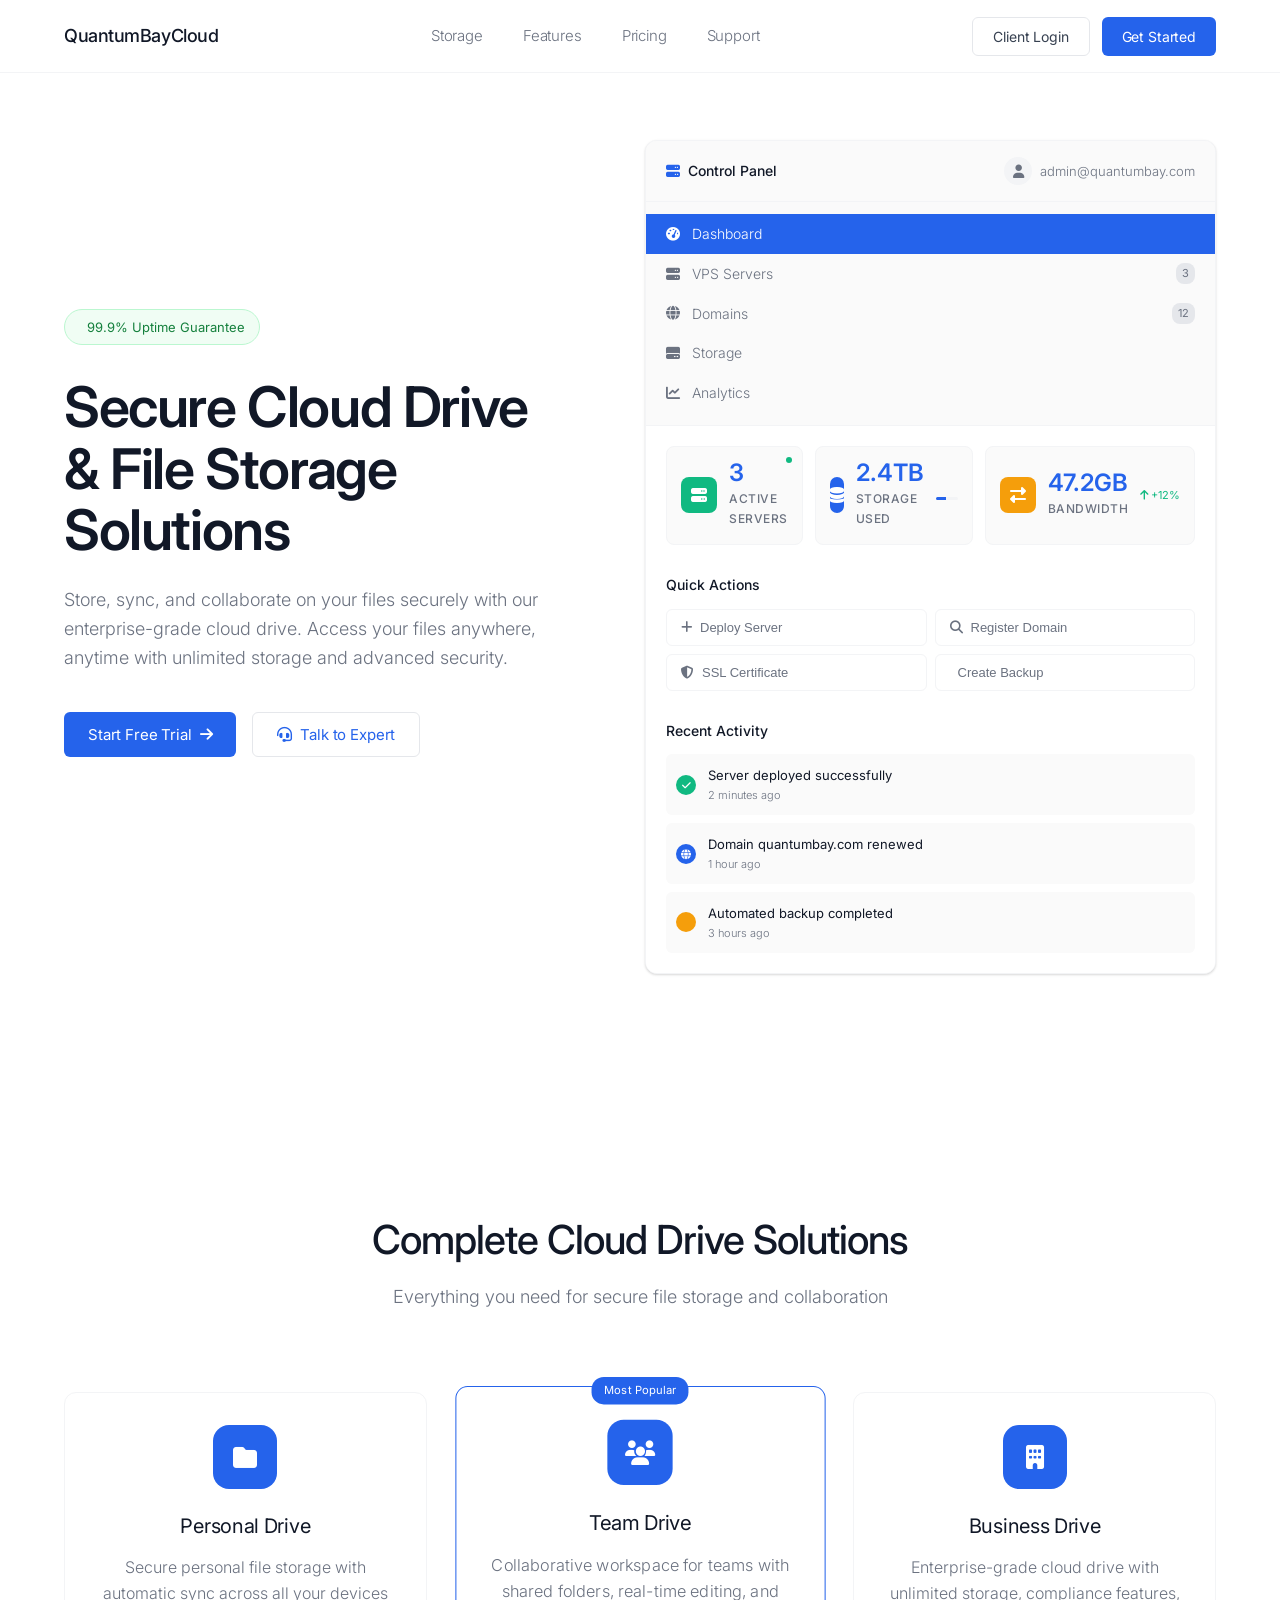
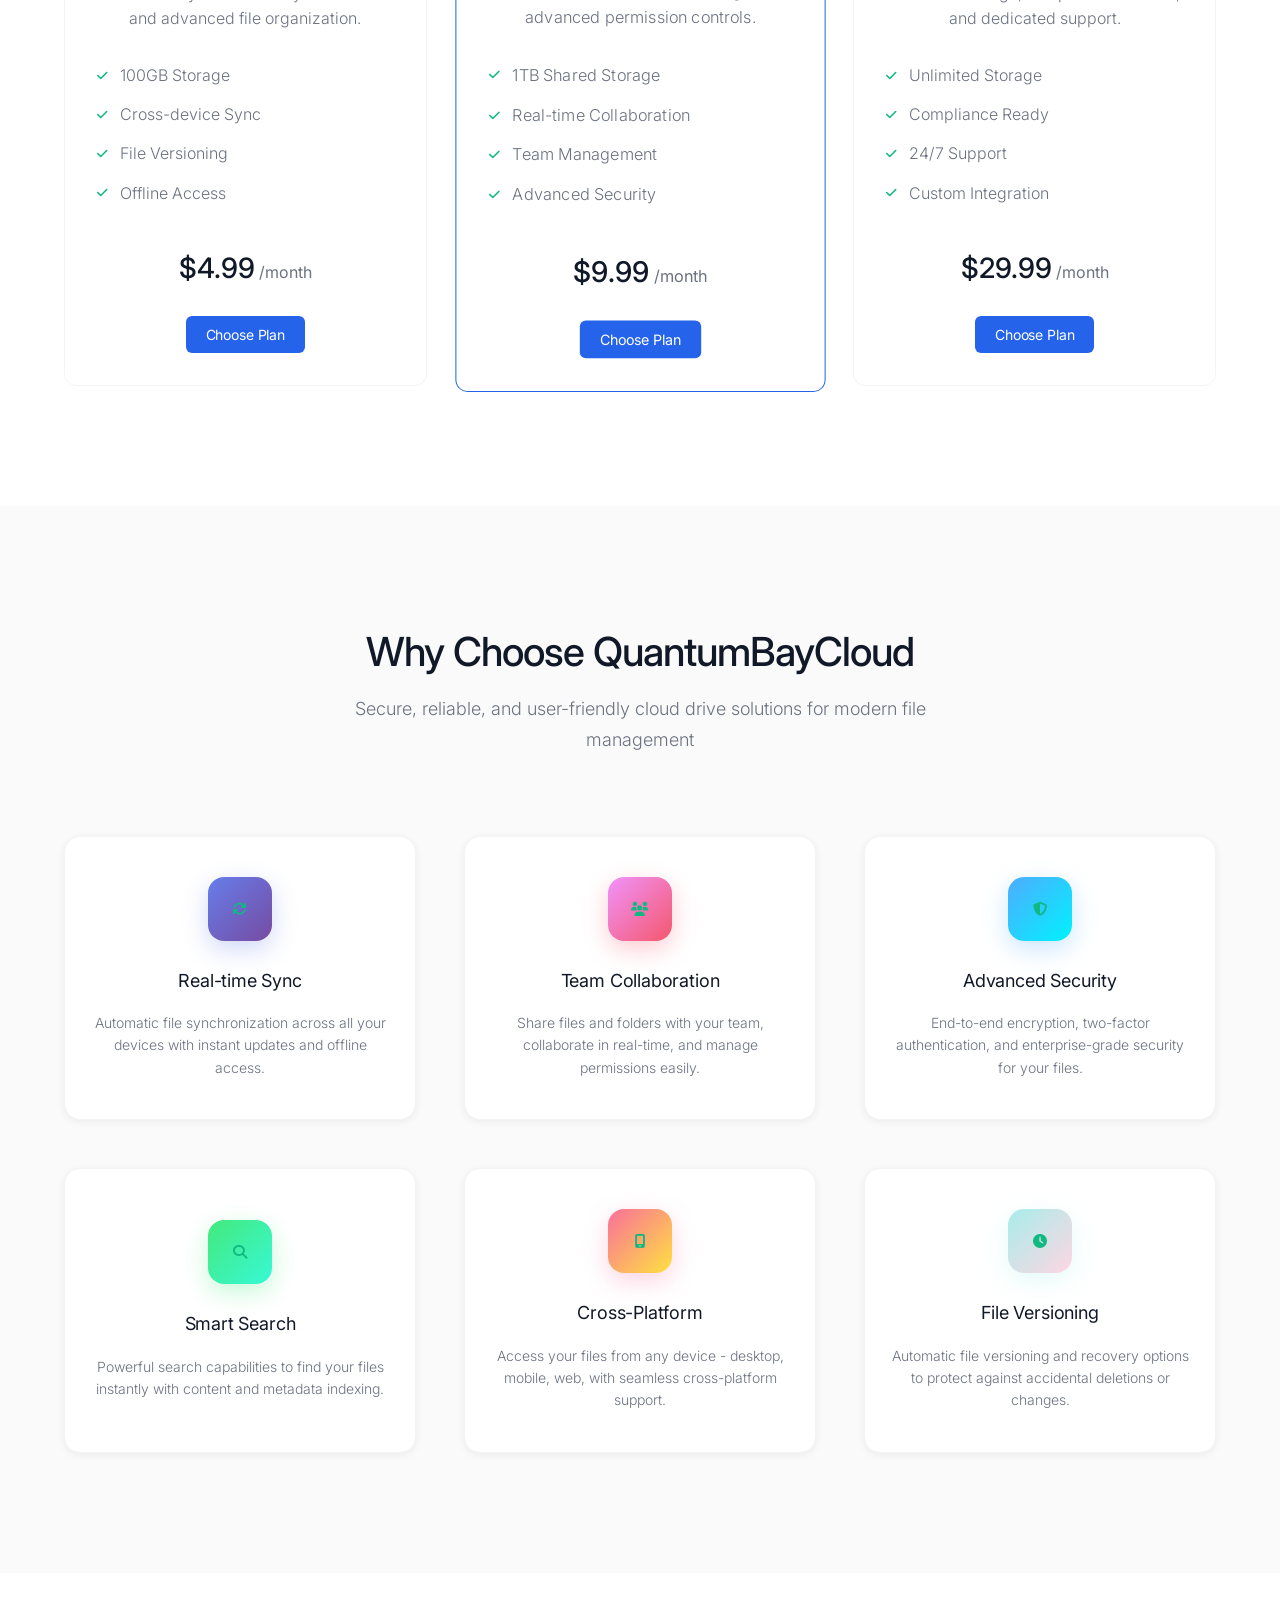
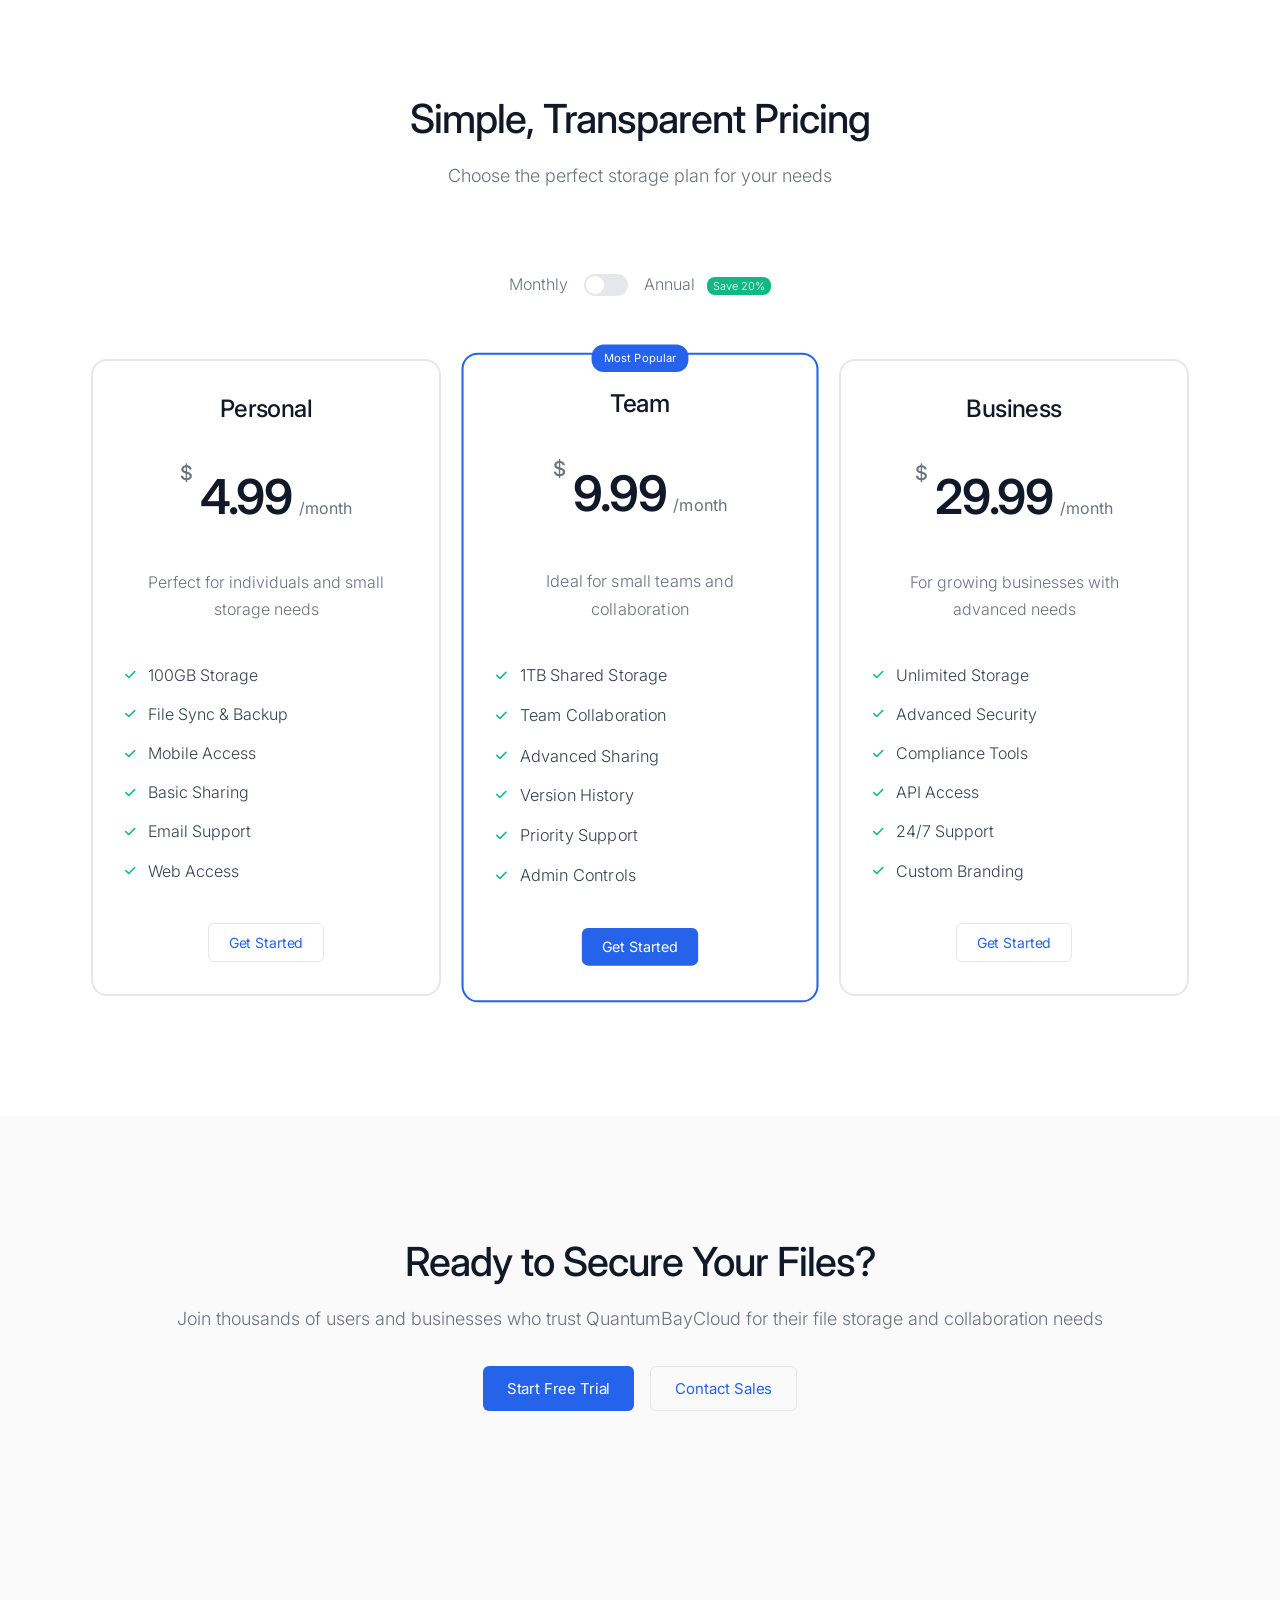
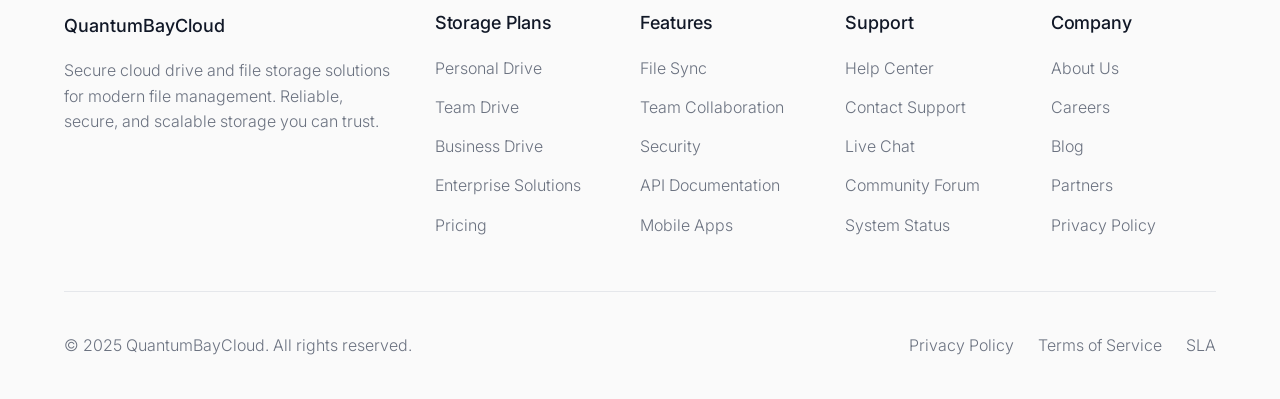
==== commit e5fe5f25: "Chores: Updated Navbar for smaller devices" ====
--- a/public/index.html
+++ b/public/index.html
@@ -28,7 +28,7 @@
                 <button class="btn-secondary">Client Login</button>
                 <button class="btn-primary">Get Started</button>
             </div>
-            <div class="hamburger">
+            <div class="hamburger" onclick="document.querySelector('.nav-menu').classList.toggle('active')">
                 <span></span>
                 <span></span>
                 <span></span>
--- a/public/style.css
+++ b/public/style.css
@@ -67,6 +67,22 @@
     transition: all 0.3s ease;
 }
 
+
+.hamburger.active span:nth-child(1) {
+    transform: rotate(45deg) translate(5px, 5px);
+    background: #2563eb;
+}
+
+.hamburger.active span:nth-child(2) {
+    opacity: 0;
+    transform: translateX(20px);
+}
+
+.hamburger.active span:nth-child(3) {
+    transform: rotate(-45deg) translate(7px, -6px);
+    background: #2563eb;
+}
+
 .nav-container {
     max-width: 1200px;
     margin: 0 auto;
@@ -91,6 +107,19 @@
 .nav-menu {
     display: flex;
     gap: 40px;
+}
+
+.nav-menu.active {
+    display: block !important;
+    position: absolute;
+    top: 100%;
+    left: 0;
+    right: 0;
+    background: white;
+    border: 1px solid #ddd;
+    padding: 10px 0;
+    z-index: 1000;
+    box-shadow: 0 2px 8px rgba(0,0,0,0.1);
 }
 
 .nav-link {
@@ -136,7 +165,6 @@
 
 .btn-primary:hover {
     background: #1d4ed8;
-    transform: translateY(-1px);
 }
 
 .btn-secondary {
@@ -577,7 +605,6 @@
 }
 
 .service-card:hover {
-    transform: translateY(-4px);
     box-shadow: 0 10px 25px rgba(0, 0, 0, 0.1);
     border-color: #e5e7eb;
 }
@@ -878,7 +905,6 @@
 }
 
 .pricing-card:hover {
-    transform: translateY(-4px);
     box-shadow: 0 10px 25px rgba(0, 0, 0, 0.1);
 }
 
@@ -1065,18 +1091,22 @@
     color: #2563eb;
 }
 
-/* Responsive Design */
+/* Hamburger Menu - Simple */
 .hamburger {
     display: none;
-    flex-direction: column;
     cursor: pointer;
+    padding: 5px;
+    background: #f0f0f0;
+    border: 1px solid #ddd;
+    border-radius: 3px;
 }
 
 .hamburger span {
-    width: 24px;
+    display: block;
+    width: 18px;
     height: 2px;
-    background: #6b7280;
-    margin: 2px 0;
+    background: #333;
+    margin: 3px 0;
     transition: 0.3s;
 }
 
@@ -1096,15 +1126,19 @@
     .hero .container {
         grid-template-columns: 1fr;
         text-align: center;
-        gap: 60px;
+        gap: 40px;
     }
 
     .hero-title {
-        font-size: 2.75rem;
+        font-size: 2.5rem;
+    }
+
+    .hero-subtitle {
+        font-size: 1.125rem;
     }
 
     .control-panel {
-        max-width: 500px;
+        max-width: 100%;
         margin: 0 auto;
     }
 
@@ -1125,28 +1159,67 @@
         transform: none;
     }
 
-    .pricing-grid {
-        gap: 16px;
-    }
-
-    .pricing-card {
-        min-width: 260px;
-        max-width: 320px;
-    }
-
     .features-grid {
         grid-template-columns: repeat(auto-fit, minmax(280px, 1fr));
-        gap: 32px;
+        gap: 24px;
+    }
+
+    .services-grid {
+        grid-template-columns: repeat(auto-fit, minmax(320px, 1fr));
+        gap: 24px;
+    }
+
+    .pricing-grid {
+        gap: 24px;
+    }
+
+    /* Show hamburger on tablets too */
+    .nav-menu {
+        display: none !important;
+    }
+
+    .hamburger {
+        display: flex !important;
+        cursor: pointer;
+        z-index: 1002;
+        position: relative;
+        background-color: rgba(0, 0, 0, 0.05);
+        border: 1px solid rgba(0, 0, 0, 0.1);
+    }
+
+    .hamburger:hover {
+        background-color: rgba(0, 0, 0, 0.1);
+        border-color: rgba(0, 0, 0, 0.2);
+    }
+
+    /* Hide hero visuals on tablet */
+    .hero-visual {
+        display: none;
     }
 }
 
 @media (max-width: 768px) {
     .nav-menu {
+        display: none !important;
+    }
+
+    .hamburger {
+        display: flex !important;
+        cursor: pointer;
+        z-index: 1002;
+        position: relative;
+    }
+
+    .nav-container {
+        padding: 0 16px;
+    }
+
+    .nav-logo {
+        font-size: 16px;
+    }
+
+    .nav-buttons {
         display: none;
-    }
-    
-    .hamburger {
-        display: flex;
     }
     
     .hero-title {
@@ -1220,26 +1293,38 @@
     .container {
         padding: 0 20px;
     }
-}
-
-/* Animations */
-@keyframes fadeInUp {
-    from {
-        opacity: 0;
-        transform: translateY(20px);
-    }
-    to {
-        opacity: 1;
-        transform: translateY(0);
-    }
-}
-
-.hero-content > *,
-.service-card,
-.feature-item,
-.pricing-card {
-    animation: fadeInUp 0.6s ease-out;
-}
+
+    .nav-container {
+        height: 50px;
+        padding: 0 10px;
+    }
+
+    .nav-logo {
+        font-size: 12px;
+    }
+
+    .hamburger {
+        padding: 3px;
+    }
+
+    .hamburger span {
+        width: 14px;
+        height: 1.5px;
+        margin: 2px 0;
+    }
+
+    .hamburger {
+        padding: 6px;
+    }
+
+    .hamburger span {
+        width: 20px;
+        height: 2px;
+        margin: 2px 0;
+    }
+}
+
+/* Animations - Simplified */
 
 /* Pricing Preview */
 .pricing-preview {
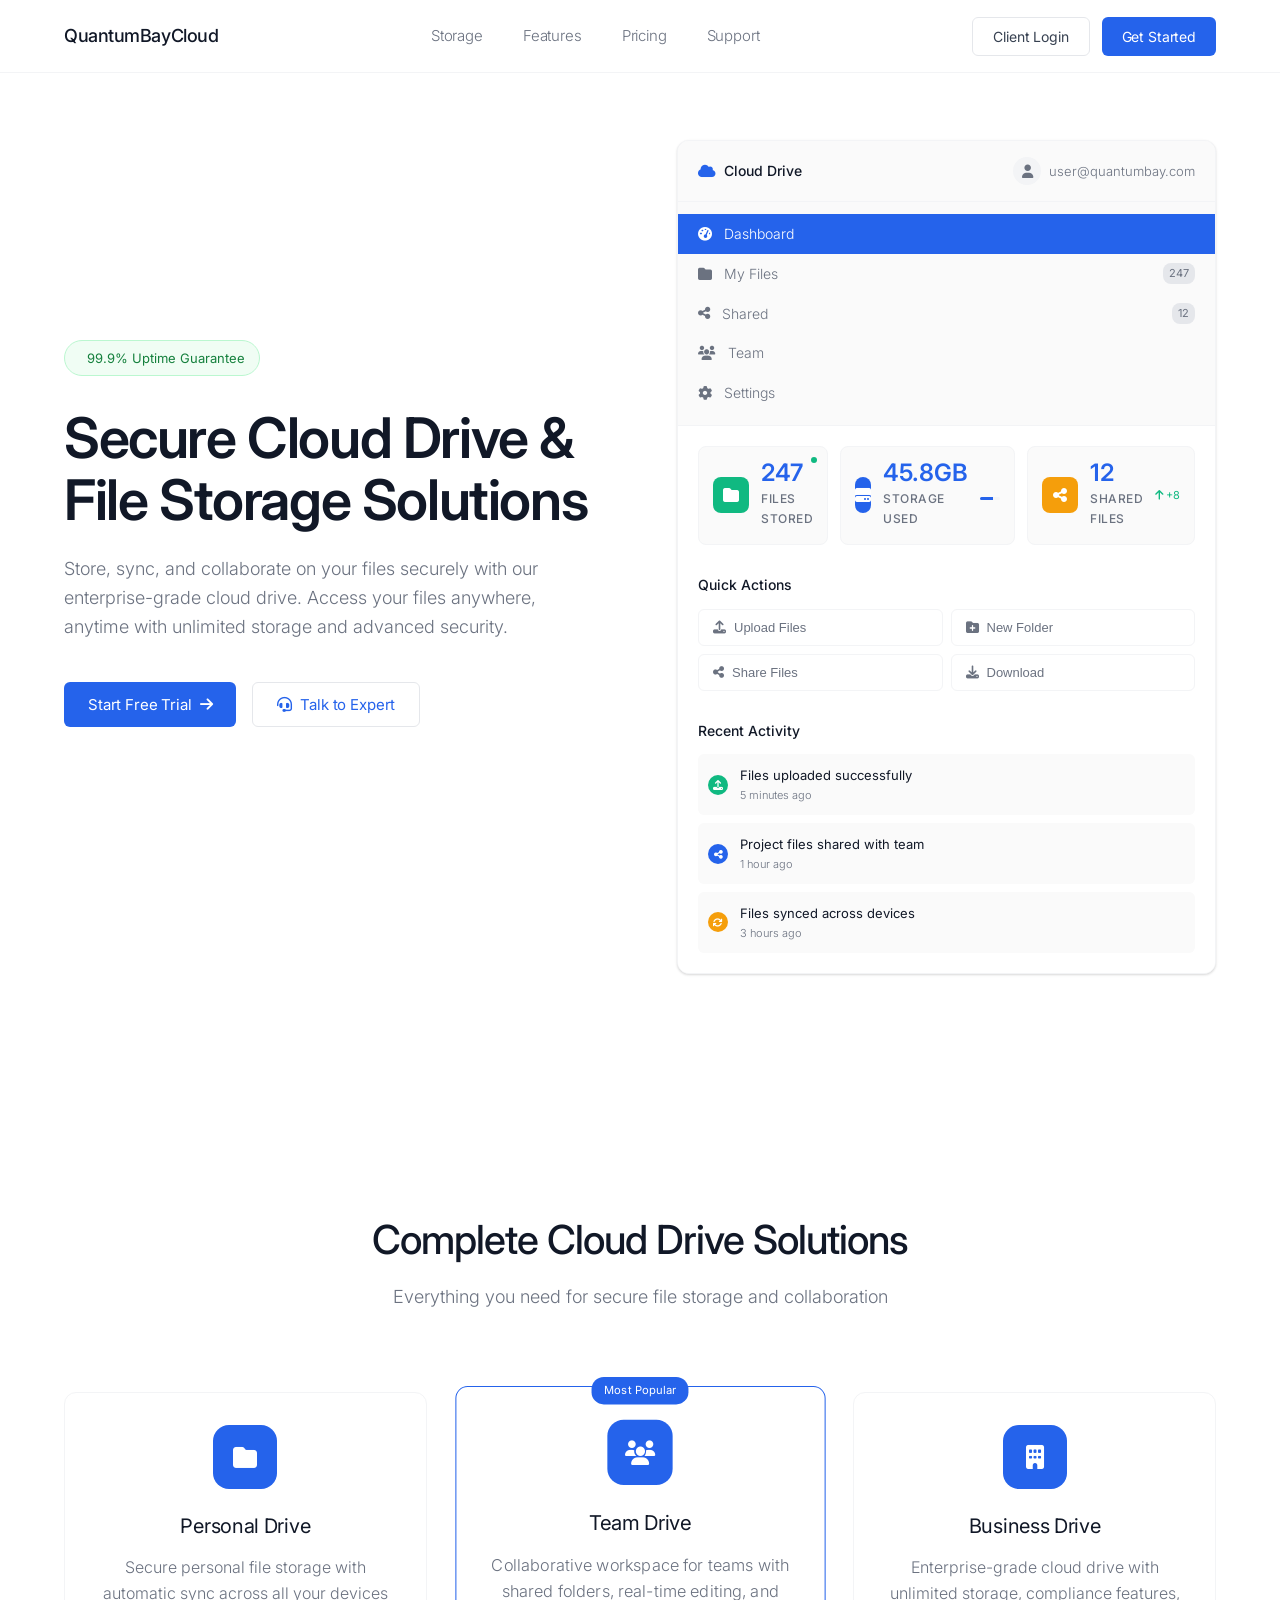
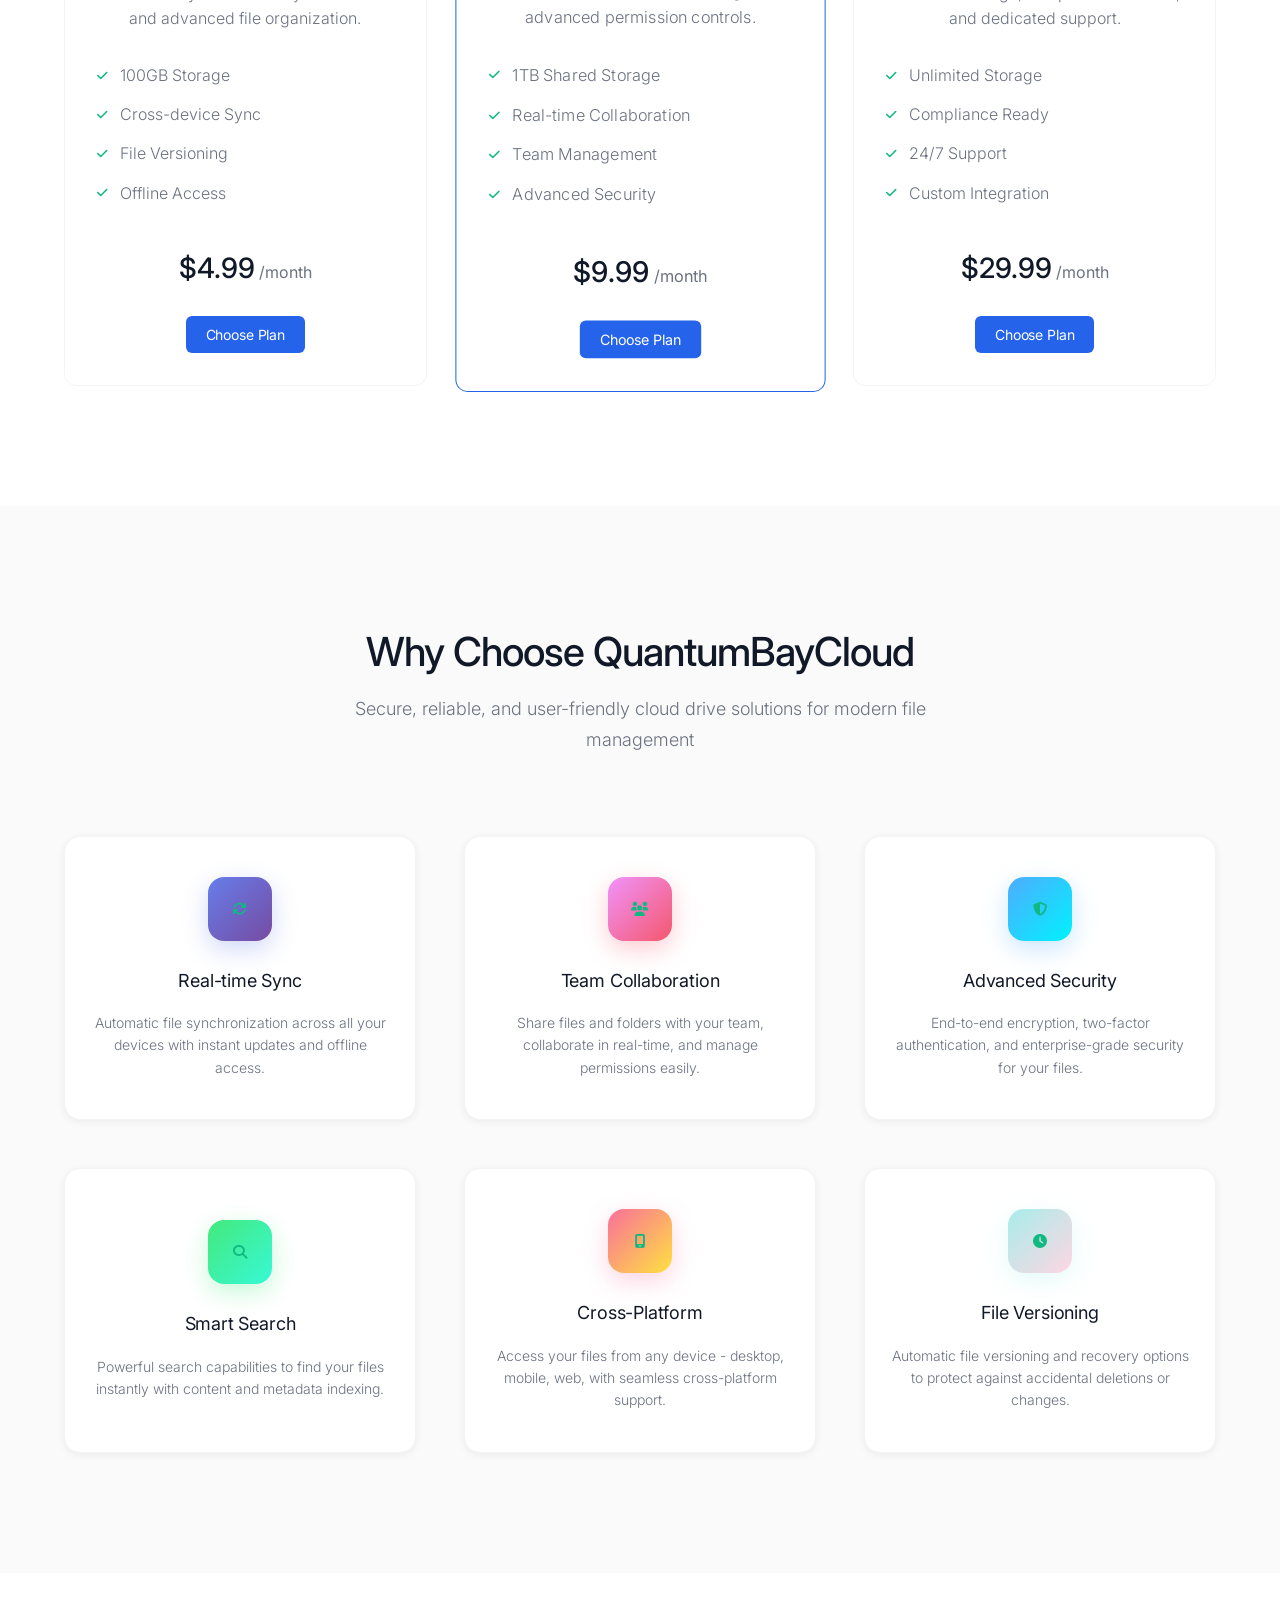
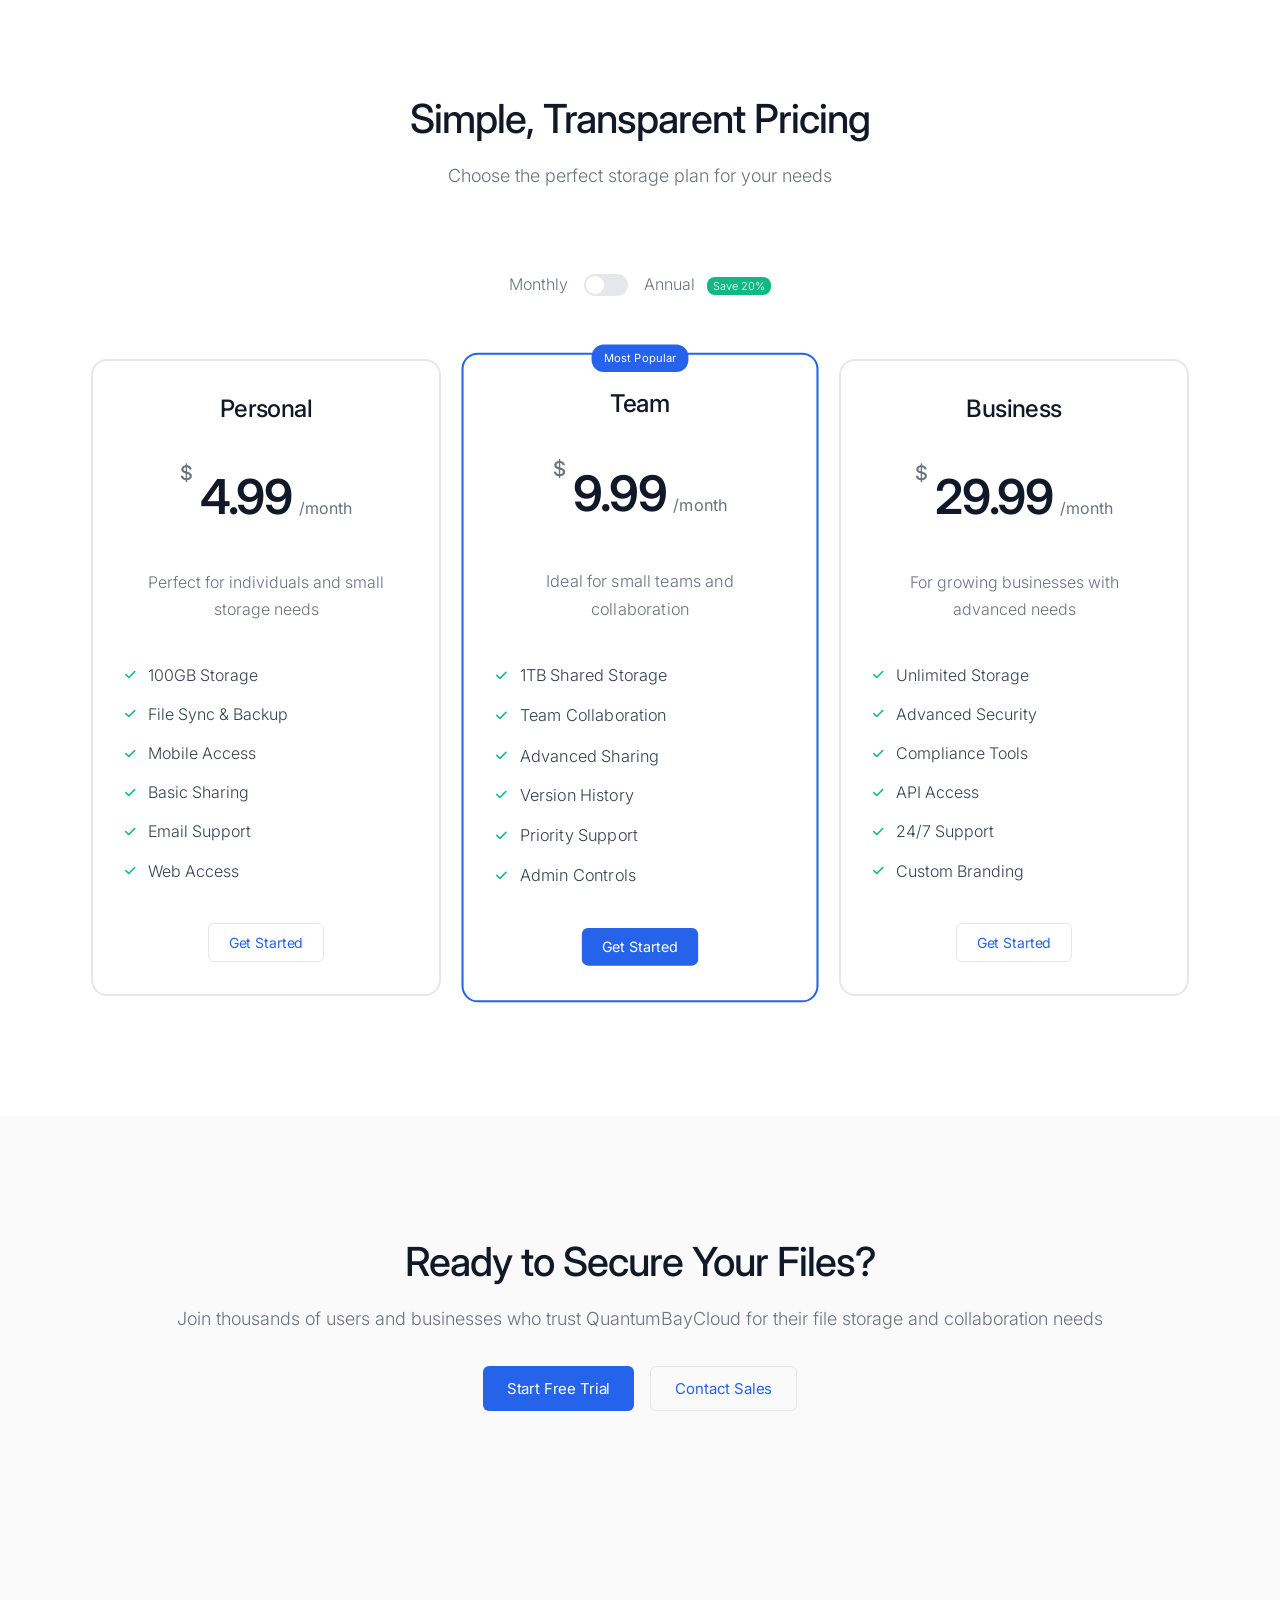
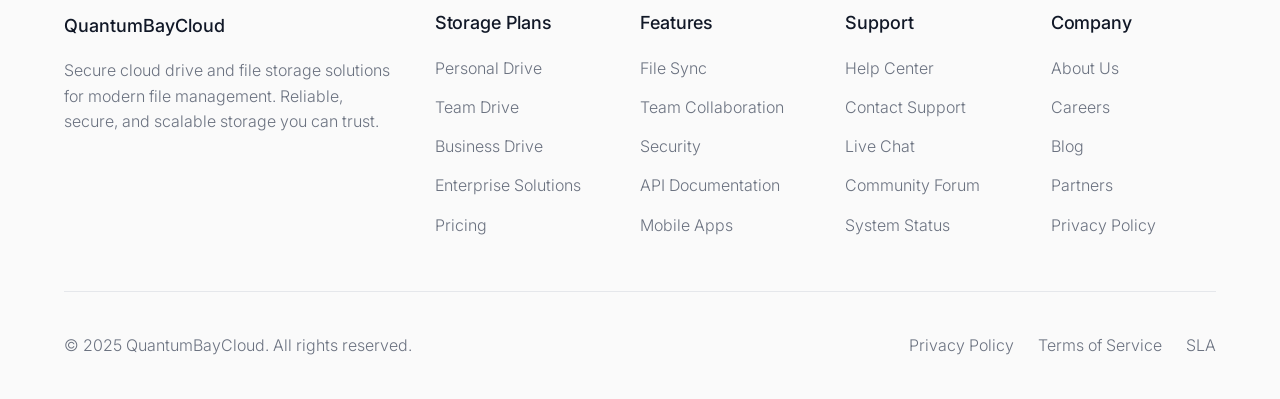
==== commit b35622d4: "Chores: Updated main pannel in index page" ====
--- a/public/index.html
+++ b/public/index.html
@@ -62,14 +62,14 @@
                     <!-- Same control panel structure as before -->
                     <div class="panel-header">
                         <div class="panel-logo">
-                            <i class="fas fa-server"></i>
-                            <span>Control Panel</span>
+                            <i class="fas fa-cloud"></i>
+                            <span>Cloud Drive</span>
                         </div>
                         <div class="panel-user">
                             <div class="user-avatar">
                                 <i class="fas fa-user"></i>
                             </div>
-                            <span>admin@quantumbay.com</span>
+                            <span>user@quantumbay.com</span>
                         </div>
                     </div>
                     
@@ -79,61 +79,61 @@
                             <span>Dashboard</span>
                         </div>
                         <div class="nav-item">
-                            <i class="fas fa-server"></i>
-                            <span>VPS Servers</span>
-                            <span class="badge">3</span>
+                            <i class="fas fa-folder"></i>
+                            <span>My Files</span>
+                            <span class="badge">247</span>
                         </div>
                         <div class="nav-item">
-                            <i class="fas fa-globe"></i>
-                            <span>Domains</span>
+                            <i class="fas fa-share-alt"></i>
+                            <span>Shared</span>
                             <span class="badge">12</span>
                         </div>
                         <div class="nav-item">
-                            <i class="fas fa-hdd"></i>
-                            <span>Storage</span>
+                            <i class="fas fa-users"></i>
+                            <span>Team</span>
                         </div>
                         <div class="nav-item">
-                            <i class="fas fa-chart-line"></i>
-                            <span>Analytics</span>
+                            <i class="fas fa-cog"></i>
+                            <span>Settings</span>
                         </div>
                     </div>
 
                     <div class="panel-content">
-                        <!-- Server Stats -->
+                        <!-- Storage Stats -->
                         <div class="stats-row">
                             <div class="stat-card">
                                 <div class="stat-icon green">
-                                    <i class="fas fa-server"></i>
+                                    <i class="fas fa-folder"></i>
                                 </div>
                                 <div class="stat-info">
-                                    <div class="stat-number">3</div>
-                                    <div class="stat-label">Active Servers</div>
+                                    <div class="stat-number">247</div>
+                                    <div class="stat-label">Files Stored</div>
                                 </div>
                                 <div class="stat-status online"></div>
                             </div>
                             <div class="stat-card">
                                 <div class="stat-icon blue">
-                                    <i class="fas fa-database"></i>
+                                    <i class="fas fa-hdd"></i>
                                 </div>
                                 <div class="stat-info">
-                                    <div class="stat-number">2.4TB</div>
+                                    <div class="stat-number">45.8GB</div>
                                     <div class="stat-label">Storage Used</div>
                                 </div>
                                 <div class="stat-progress">
-                                    <div class="progress-bar" style="width: 48%;"></div>
+                                    <div class="progress-bar" style="width: 65%;"></div>
                                 </div>
                             </div>
                             <div class="stat-card">
                                 <div class="stat-icon orange">
-                                    <i class="fas fa-exchange-alt"></i>
+                                    <i class="fas fa-share-alt"></i>
                                 </div>
                                 <div class="stat-info">
-                                    <div class="stat-number">47.2GB</div>
-                                    <div class="stat-label">Bandwidth</div>
+                                    <div class="stat-number">12</div>
+                                    <div class="stat-label">Shared Files</div>
                                 </div>
                                 <div class="stat-trend up">
                                     <i class="fas fa-arrow-up"></i>
-                                    <span>+12%</span>
+                                    <span>+8</span>
                                 </div>
                             </div>
                         </div>
@@ -143,20 +143,20 @@
                             <div class="section-title">Quick Actions</div>
                             <div class="action-grid">
                                 <button class="action-btn">
-                                    <i class="fas fa-plus"></i>
-                                    <span>Deploy Server</span>
+                                    <i class="fas fa-upload"></i>
+                                    <span>Upload Files</span>
                                 </button>
                                 <button class="action-btn">
-                                    <i class="fas fa-search"></i>
-                                    <span>Register Domain</span>
+                                    <i class="fas fa-folder-plus"></i>
+                                    <span>New Folder</span>
                                 </button>
                                 <button class="action-btn">
-                                    <i class="fas fa-shield-alt"></i>
-                                    <span>SSL Certificate</span>
+                                    <i class="fas fa-share-alt"></i>
+                                    <span>Share Files</span>
                                 </button>
                                 <button class="action-btn">
-                                    <i class="fas fa-backup"></i>
-                                    <span>Create Backup</span>
+                                    <i class="fas fa-download"></i>
+                                    <span>Download</span>
                                 </button>
                             </div>
                         </div>
@@ -167,28 +167,28 @@
                             <div class="activity-list">
                                 <div class="activity-item">
                                     <div class="activity-icon success">
-                                        <i class="fas fa-check"></i>
+                                        <i class="fas fa-upload"></i>
                                     </div>
                                     <div class="activity-content">
-                                        <div class="activity-text">Server deployed successfully</div>
-                                        <div class="activity-time">2 minutes ago</div>
+                                        <div class="activity-text">Files uploaded successfully</div>
+                                        <div class="activity-time">5 minutes ago</div>
                                     </div>
                                 </div>
                                 <div class="activity-item">
                                     <div class="activity-icon info">
-                                        <i class="fas fa-globe"></i>
+                                        <i class="fas fa-share-alt"></i>
                                     </div>
                                     <div class="activity-content">
-                                        <div class="activity-text">Domain quantumbay.com renewed</div>
+                                        <div class="activity-text">Project files shared with team</div>
                                         <div class="activity-time">1 hour ago</div>
                                     </div>
                                 </div>
                                 <div class="activity-item">
                                     <div class="activity-icon warning">
-                                        <i class="fas fa-backup"></i>
+                                        <i class="fas fa-sync"></i>
                                     </div>
                                     <div class="activity-content">
-                                        <div class="activity-text">Automated backup completed</div>
+                                        <div class="activity-text">Files synced across devices</div>
                                         <div class="activity-time">3 hours ago</div>
                                     </div>
                                 </div>
